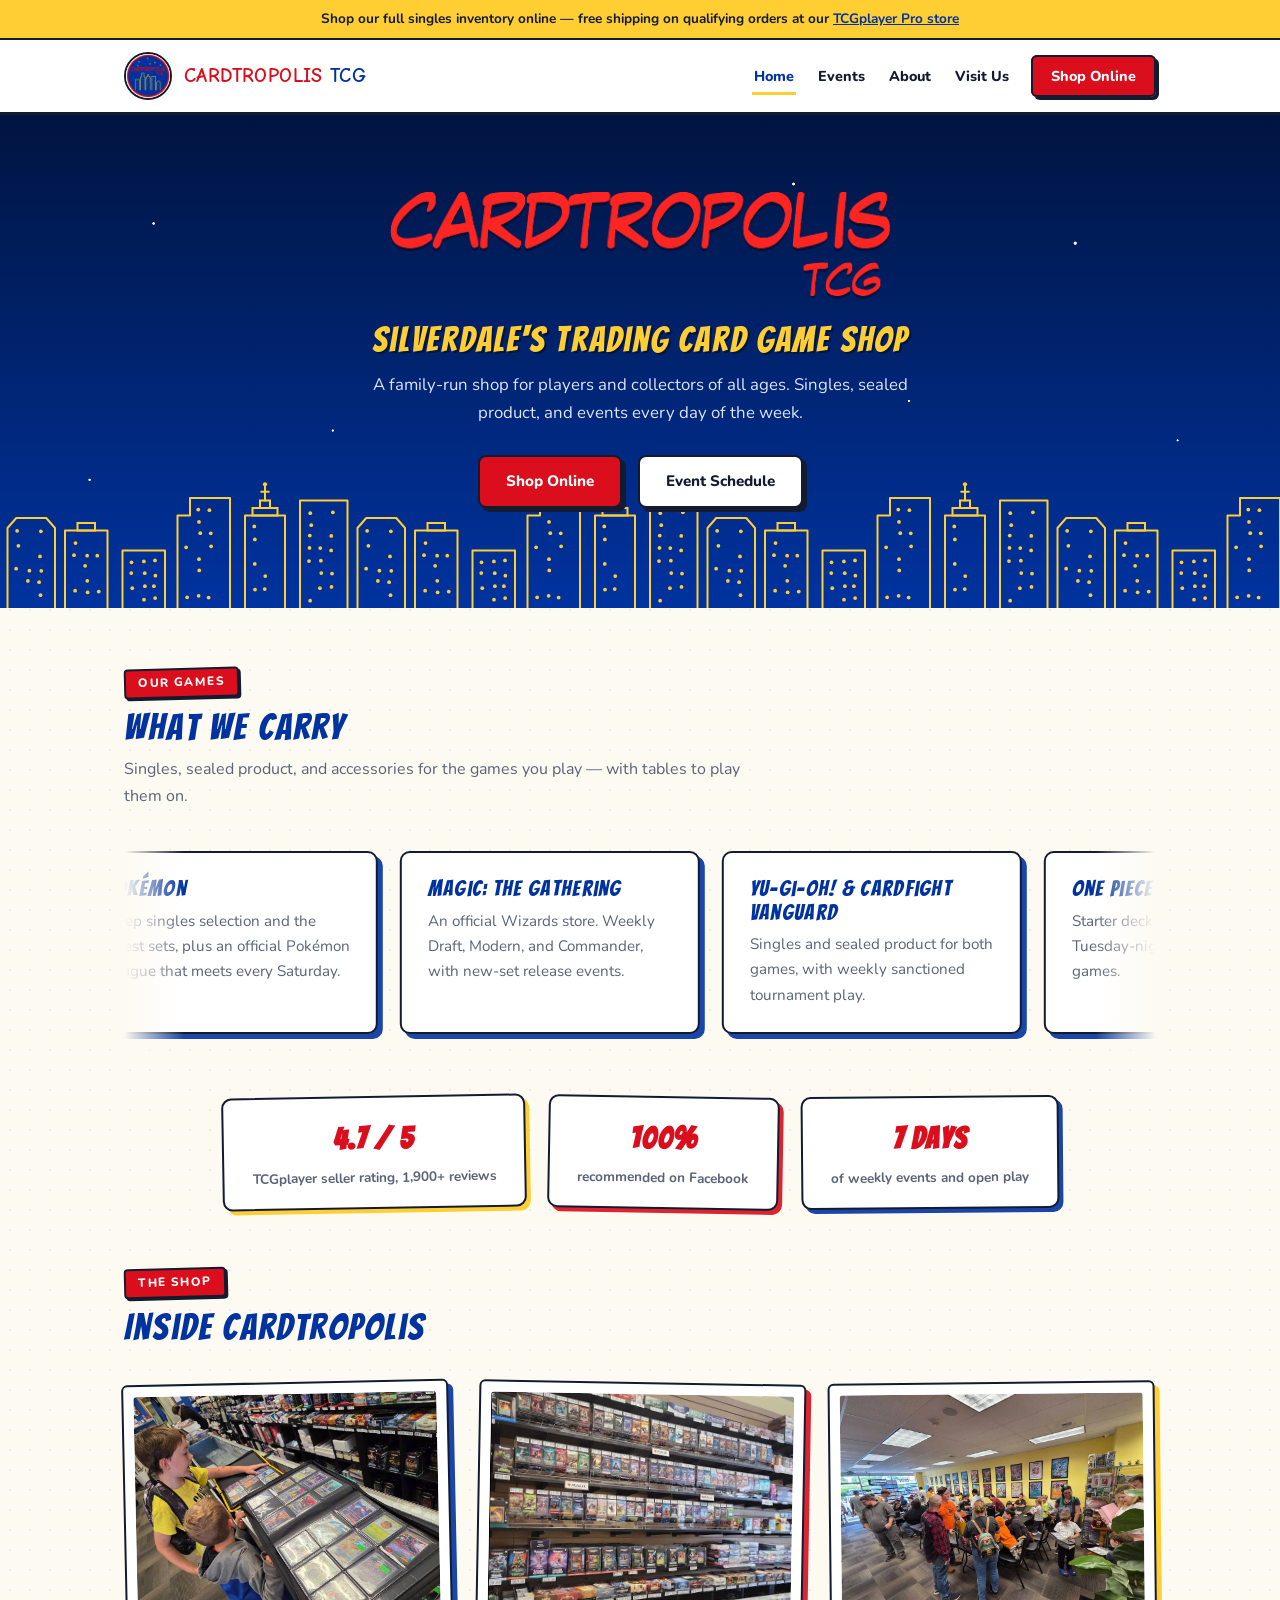
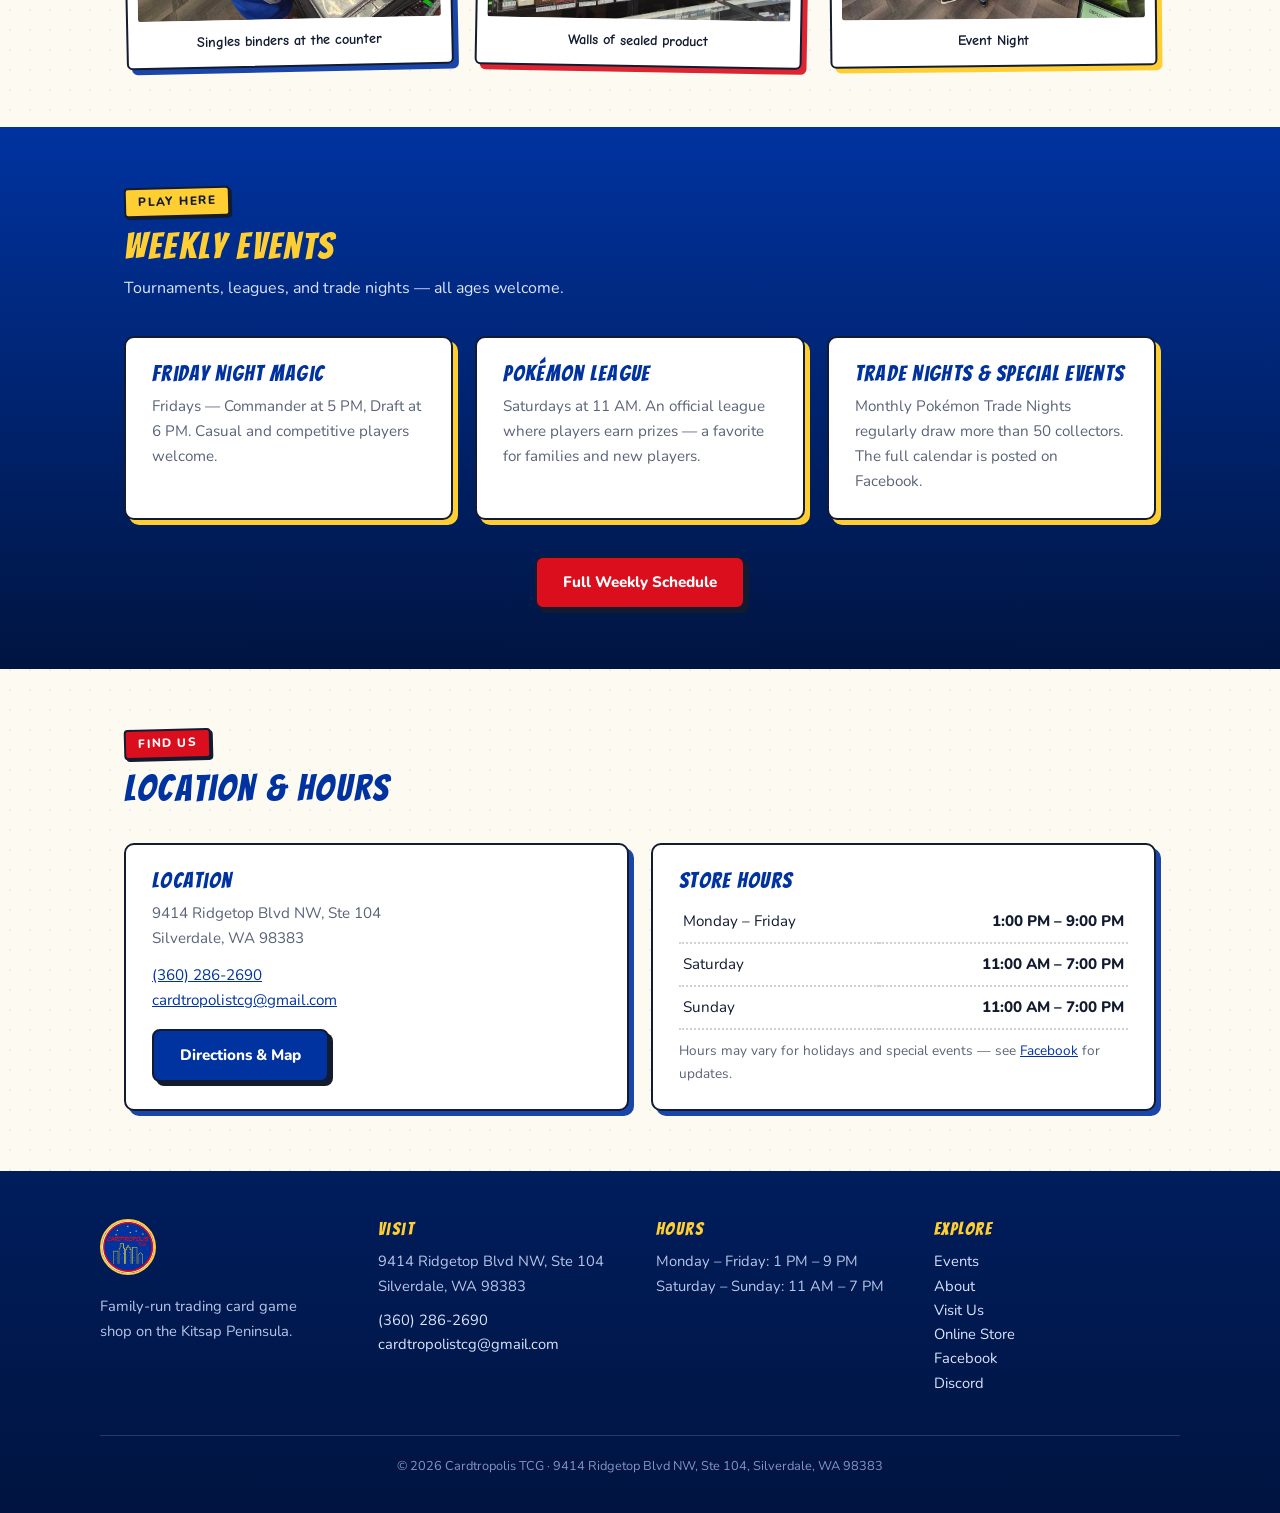
==== index.html @ 6e6748b4 "Cardtropolis TCG website" ====
<!DOCTYPE html>
<html lang="en">
<head>
  <meta charset="UTF-8">
  <meta name="viewport" content="width=device-width, initial-scale=1.0">
  <title>Cardtropolis TCG — Trading Card Games in Silverdale, WA</title>
  <meta name="description" content="Cardtropolis TCG is a family-run trading card game shop in Silverdale, WA. Pokémon, Magic: The Gathering, Yu-Gi-Oh!, One Piece, Lorcana & more. Weekly events and tournaments.">
  <link rel="icon" type="image/jpeg" href="assets/logo.jpg">
  <meta name="theme-color" content="#0033a0">
  <!-- Social sharing (set og:url and make og:image an absolute URL once the site has a domain) -->
  <meta property="og:type" content="website">
  <meta property="og:site_name" content="Cardtropolis TCG">
  <meta property="og:title" content="Cardtropolis TCG — Trading Card Games in Silverdale, WA">
  <meta property="og:description" content="Family-run trading card game shop in Silverdale, WA. Pokémon, Magic: The Gathering, Yu-Gi-Oh!, One Piece, Lorcana & more. Weekly events and tournaments.">
  <meta property="og:image" content="assets/logo.jpg">
  <script type="application/ld+json">
  {
    "@context": "https://schema.org",
    "@type": "Store",
    "name": "Cardtropolis TCG",
    "description": "Family-run trading card game shop specializing in Pokémon, Magic: The Gathering, Yu-Gi-Oh!, Cardfight Vanguard, One Piece, Lorcana, and more. Weekly tournaments, Pokémon League, and Friday Night Magic.",
    "image": "assets/logo.jpg",
    "telephone": "+1-360-286-2690",
    "email": "cardtropolistcg@gmail.com",
    "priceRange": "$$",
    "address": {
      "@type": "PostalAddress",
      "streetAddress": "9414 Ridgetop Blvd NW, Ste 104",
      "addressLocality": "Silverdale",
      "addressRegion": "WA",
      "postalCode": "98383",
      "addressCountry": "US"
    },
    "openingHoursSpecification": [
      { "@type": "OpeningHoursSpecification", "dayOfWeek": ["Monday","Tuesday","Wednesday","Thursday","Friday"], "opens": "13:00", "closes": "21:00" },
      { "@type": "OpeningHoursSpecification", "dayOfWeek": ["Saturday","Sunday"], "opens": "11:00", "closes": "19:00" }
    ],
    "sameAs": [
      "https://www.facebook.com/cardtropolistcg",
      "https://cardtropolistcg.tcgplayerpro.com/",
      "https://discord.gg/FfGNFpCng9"
    ]
  }
  </script>
  <link rel="preconnect" href="https://fonts.googleapis.com">
  <link href="https://fonts.googleapis.com/css2?family=Bangers&family=Comic+Neue:wght@700&family=Nunito:wght@400;700;800&display=swap" rel="stylesheet">
  <link rel="stylesheet" href="styles.css">
</head>
<body>

<a class="skip-link" href="#main">Skip to content</a>
<div class="announce">Shop our full singles inventory online — free shipping on qualifying orders at our <a href="https://cardtropolistcg.tcgplayerpro.com/" target="_blank" rel="noopener">TCGplayer Pro store</a></div>

<header>
  <div class="nav-wrap">
    <a class="logo" href="index.html">
      <img class="logo-img" src="assets/logo.jpg" alt="Cardtropolis TCG logo">
      <div class="logo-text">Cardtropolis <span>TCG</span></div>
    </a>
    <input type="checkbox" id="nav-toggle" class="nav-toggle-box" aria-label="Toggle navigation menu">
    <label for="nav-toggle" class="nav-toggle" aria-hidden="true"><span></span><span></span><span></span></label>
    <nav aria-label="Main">
      <ul>
        <li><a class="active" aria-current="page" href="index.html">Home</a></li>
        <li><a href="events.html">Events</a></li>
        <li><a href="about.html">About</a></li>
        <li><a href="contact.html">Visit Us</a></li>
        <li><a class="shop-btn" href="https://cardtropolistcg.tcgplayerpro.com/" target="_blank" rel="noopener">Shop Online</a></li>
      </ul>
    </nav>
  </div>
</header>

<div class="hero hero-home" id="main">
  <div><img class="wordmark" src="assets/wordmark.png" alt="Cardtropolis TCG" width="515" height="108" fetchpriority="high"></div>
  <h1>Silverdale's Trading Card Game Shop</h1>
  <p>A family-run shop for players and collectors of all ages. Singles, sealed product, and events every day of the week.</p>
  <div class="btn-row">
    <a class="btn btn-primary" href="https://cardtropolistcg.tcgplayerpro.com/" target="_blank" rel="noopener">Shop Online</a>
    <a class="btn btn-secondary" href="events.html">Event Schedule</a>
  </div>
  <div class="skyline hero-skyline hero-skyline-home" aria-hidden="true"></div>
</div>

<section>
  <div class="container">
    <div class="section-head">
      <span class="overline">Our Games</span>
      <h2>What We Carry</h2>
      <p>Singles, sealed product, and accessories for the games you play — with tables to play them on.</p>
    </div>
    <div class="carousel" role="group" aria-roledescription="carousel" aria-label="Games we carry">
      <div class="carousel-track">
        <div class="card">
          <h3>Pokémon</h3>
          <p>Deep singles selection and the latest sets, plus an official Pokémon League that meets every Saturday.</p>
        </div>
        <div class="card">
          <h3>Magic: The Gathering</h3>
          <p>An official Wizards store. Weekly Draft, Modern, and Commander, with new-set release events.</p>
        </div>
        <div class="card">
          <h3>Yu-Gi-Oh! &amp; Cardfight Vanguard</h3>
          <p>Singles and sealed product for both games, with weekly sanctioned tournament play.</p>
        </div>
        <div class="card">
          <h3>One Piece &amp; Union Arena</h3>
          <p>Starter decks, boosters, and weekly Tuesday-night play for both Bandai games.</p>
        </div>
        <div class="card">
          <h3>Lorcana &amp; Riftbound</h3>
          <p>The newest games on our shelves, including Riftbound — the League of Legends TCG.</p>
        </div>
        <div class="card">
          <h3>Beyblade &amp; More</h3>
          <p>Beyblade leagues, Digimon, Flesh and Blood, Gundam, Godzilla, and Hololive card games.</p>
        </div>
        <!-- duplicate set for a seamless loop -->
        <div class="card" aria-hidden="true">
          <h3>Pokémon</h3>
          <p>Deep singles selection and the latest sets, plus an official Pokémon League that meets every Saturday.</p>
        </div>
        <div class="card" aria-hidden="true">
          <h3>Magic: The Gathering</h3>
          <p>An official Wizards store. Weekly Draft, Modern, and Commander, with new-set release events.</p>
        </div>
        <div class="card" aria-hidden="true">
          <h3>Yu-Gi-Oh! &amp; Cardfight Vanguard</h3>
          <p>Singles and sealed product for both games, with weekly sanctioned tournament play.</p>
        </div>
        <div class="card" aria-hidden="true">
          <h3>One Piece &amp; Union Arena</h3>
          <p>Starter decks, boosters, and weekly Tuesday-night play for both Bandai games.</p>
        </div>
        <div class="card" aria-hidden="true">
          <h3>Lorcana &amp; Riftbound</h3>
          <p>The newest games on our shelves, including Riftbound — the League of Legends TCG.</p>
        </div>
        <div class="card" aria-hidden="true">
          <h3>Beyblade &amp; More</h3>
          <p>Beyblade leagues, Digimon, Flesh and Blood, Gundam, Godzilla, and Hololive card games.</p>
        </div>
      </div>
    </div>
    <div class="stats">
      <div class="stat"><strong>4.7 / 5</strong><span>TCGplayer seller rating, 1,900+ reviews</span></div>
      <div class="stat"><strong>100%</strong><span>recommended on Facebook</span></div>
      <div class="stat"><strong>7 days</strong><span>of weekly events and open play</span></div>
    </div>
  </div>
</section>

<section style="padding-top:0;">
  <div class="container">
    <div class="section-head">
      <span class="overline">The Shop</span>
      <h2>Inside Cardtropolis</h2>
    </div>
    <div class="gallery">
      <figure>
        <img src="assets/store-binders.jpg" alt="A kid in a yellow shirt looking through a binder of singles at the Cardtropolis counter" width="1000" height="750" loading="lazy">
        <figcaption>Singles binders at the counter</figcaption>
      </figure>
      <figure>
        <img src="assets/CardWall.jpg" alt="Shelves lined with sealed Magic: The Gathering booster packs at Cardtropolis TCG" width="687" height="702" loading="lazy">
        <figcaption>Walls of sealed product</figcaption>
      </figure>
      <figure>
        <img src="assets/event-crowd.jpg" alt="A packed game room during an event at Cardtropolis TCG" width="1000" height="750" loading="lazy">
        <figcaption>Event Night</figcaption>
      </figure>
    </div>
  </div>
</section>

<section class="strip">
  <div class="container">
    <div class="section-head">
      <span class="overline">Play Here</span>
      <h2>Weekly Events</h2>
      <p>Tournaments, leagues, and trade nights — all ages welcome.</p>
    </div>
    <div class="grid grid-3">
      <div class="card">
        <h3>Friday Night Magic</h3>
        <p>Fridays — Commander at 5 PM, Draft at 6 PM. Casual and competitive players welcome.</p>
      </div>
      <div class="card">
        <h3>Pokémon League</h3>
        <p>Saturdays at 11 AM. An official league where players earn prizes — a favorite for families and new players.</p>
      </div>
      <div class="card">
        <h3>Trade Nights &amp; Special Events</h3>
        <p>Monthly Pokémon Trade Nights regularly draw more than 50 collectors. The full calendar is posted on Facebook.</p>
      </div>
    </div>
    <div class="btn-row" style="margin-top:36px;">
      <a class="btn btn-primary" href="events.html">Full Weekly Schedule</a>
    </div>
  </div>
</section>

<section>
  <div class="container">
    <div class="section-head">
      <span class="overline">Find Us</span>
      <h2>Location &amp; Hours</h2>
    </div>
    <div class="grid grid-2">
      <div class="card">
        <h3>Location</h3>
        <p>9414 Ridgetop Blvd NW, Ste 104<br>Silverdale, WA 98383</p>
        <p style="margin-top:12px;"><a href="tel:+13602862690">(360) 286-2690</a><br>
        <a href="mailto:cardtropolistcg@gmail.com">cardtropolistcg@gmail.com</a></p>
        <a class="btn btn-blue" style="margin-top:16px;" href="contact.html">Directions &amp; Map</a>
      </div>
      <div class="card">
        <h3>Store Hours</h3>
        <table class="hours-table">
          <tr><td>Monday – Friday</td><td>1:00 PM – 9:00 PM</td></tr>
          <tr><td>Saturday</td><td>11:00 AM – 7:00 PM</td></tr>
          <tr><td>Sunday</td><td>11:00 AM – 7:00 PM</td></tr>
        </table>
        <p style="margin-top:10px; font-size:0.85rem; color:var(--gray);">Hours may vary for holidays and special events — see <a href="https://www.facebook.com/cardtropolistcg" target="_blank" rel="noopener">Facebook</a> for updates.</p>
      </div>
    </div>
  </div>
</section>

<footer>
  <div class="footer-grid">
    <div class="footer-col footer-brand">
      <img class="foot-logo" src="assets/logo.jpg" alt="Cardtropolis TCG logo">
      <p class="foot-tag">Family-run trading card game shop on the Kitsap Peninsula.</p>
    </div>
    <div class="footer-col">
      <h4>Visit</h4>
      <p>9414 Ridgetop Blvd NW, Ste 104<br>Silverdale, WA 98383</p>
      <p><a href="tel:+13602862690">(360) 286-2690</a><br>
      <a href="mailto:cardtropolistcg@gmail.com">cardtropolistcg@gmail.com</a></p>
    </div>
    <div class="footer-col">
      <h4>Hours</h4>
      <p>Monday – Friday: 1 PM – 9 PM<br>Saturday – Sunday: 11 AM – 7 PM</p>
    </div>
    <div class="footer-col">
      <h4>Explore</h4>
      <p><a href="events.html">Events</a><br>
      <a href="about.html">About</a><br>
      <a href="contact.html">Visit Us</a><br>
      <a href="https://cardtropolistcg.tcgplayerpro.com/" target="_blank" rel="noopener">Online Store</a><br>
      <a href="https://www.facebook.com/cardtropolistcg" target="_blank" rel="noopener">Facebook</a><br>
      <a href="https://discord.gg/FfGNFpCng9" target="_blank" rel="noopener">Discord</a></p>
    </div>
  </div>
  <p class="foot-bottom">© 2026 Cardtropolis TCG · 9414 Ridgetop Blvd NW, Ste 104, Silverdale, WA 98383</p>
</footer>

<script>
(function () {
  var c = document.querySelector('.carousel');
  if (!c) return;
  var track = c.querySelector('.carousel-track');
  if (!track) return;
  track.style.animation = 'none';               /* take over from the CSS marquee */
  var reduce = window.matchMedia && window.matchMedia('(prefers-reduced-motion: reduce)').matches;
  var offset = 0, half = 0, speed = 0.6;
  var hovering = false, dragging = false, startX = 0, startOffset = 0, moved = false;

  function measure() {
    var k = track.children;
    half = (k.length >= 7) ? (k[6].offsetLeft - k[0].offsetLeft) : (track.scrollWidth / 2);
  }
  function wrap() { if (half > 0) { offset = ((offset % half) + half) % half; } }
  function apply() { track.style.transform = 'translateX(' + (-offset) + 'px)'; }

  measure(); apply();
  window.addEventListener('resize', measure);
  if (document.fonts && document.fonts.ready) { document.fonts.ready.then(measure); }

  function frame() {
    if (!hovering && !dragging && !reduce) { offset += speed; wrap(); apply(); }
    requestAnimationFrame(frame);
  }
  requestAnimationFrame(frame);

  c.addEventListener('mouseenter', function () { hovering = true; });
  c.addEventListener('mouseleave', function () { hovering = false; });

  c.addEventListener('pointerdown', function (e) {
    dragging = true; moved = false; startX = e.clientX; startOffset = offset;
    c.classList.add('is-grabbing');
    if (c.setPointerCapture) { try { c.setPointerCapture(e.pointerId); } catch (_) {} }
  });
  c.addEventListener('pointermove', function (e) {
    if (!dragging) return;
    var dx = e.clientX - startX;
    if (Math.abs(dx) > 3) moved = true;
    offset = startOffset - dx; wrap(); apply();
  });
  function endDrag(e) {
    if (!dragging) return;
    dragging = false; c.classList.remove('is-grabbing');
    if (c.releasePointerCapture && e.pointerId != null) { try { c.releasePointerCapture(e.pointerId); } catch (_) {} }
  }
  c.addEventListener('pointerup', endDrag);
  c.addEventListener('pointercancel', endDrag);
  /* prevent a drag from triggering link/image ghost-drag or accidental clicks */
  track.addEventListener('dragstart', function (e) { e.preventDefault(); });
  track.addEventListener('click', function (e) { if (moved) { e.preventDefault(); e.stopPropagation(); } }, true);
})();
</script>

</body>
</html>
---- styles.css ----
/* Cardtropolis TCG — comic-city theme (badge: blue #0033a0, red #da0e1c, yellow skyline) */
:root {
  --blue: #0033a0;
  --blue-dark: #001d5c;
  --night: #001440;
  --red: #da0e1c;
  --yellow: #ffce33;
  --ink: #131b30;
  --gray: #5a6378;
  --paper: #fdfaf2;
  --white: #ffffff;
}

* { margin: 0; padding: 0; box-sizing: border-box; }

body {
  font-family: 'Nunito', 'Segoe UI', system-ui, sans-serif;
  background-color: var(--paper);
  background-image: radial-gradient(rgba(0, 51, 160, 0.07) 1px, transparent 1.4px);
  background-size: 20px 20px;
  color: var(--ink);
  line-height: 1.65;
}

h1, h2, h3, h4 {
  font-family: 'Bangers', 'Comic Sans MS', cursive;
  font-weight: 400;
  letter-spacing: 0.06em;
  line-height: 1.1;
  color: var(--ink);
}

a { color: var(--blue); }

.container { max-width: 1080px; margin: 0 auto; padding: 0 24px; }

/* Announcement bar */
.announce {
  background: var(--yellow); color: var(--ink); border-bottom: 2px solid var(--ink);
  text-align: center; padding: 8px 16px; font-size: 0.85rem; font-weight: 700;
}
.announce a { color: var(--blue); }

/* Accessibility */
.skip-link {
  position: absolute; left: -9999px; top: 0; z-index: 100;
  background: var(--blue); color: var(--white); padding: 10px 18px;
  text-decoration: none; font-weight: 700;
}
.skip-link:focus { left: 0; }
a:focus-visible, .btn:focus-visible, nav a:focus-visible {
  outline: 3px solid var(--red); outline-offset: 2px;
}

/* Header / nav */
header {
  background: var(--white);
  border-bottom: 3px solid var(--ink);
  position: sticky; top: 0; z-index: 10;
}
.nav-wrap {
  max-width: 1080px; margin: 0 auto; padding: 12px 24px;
  display: flex; align-items: center; justify-content: space-between; gap: 16px; flex-wrap: wrap;
}
.logo { display: flex; align-items: center; gap: 12px; text-decoration: none; }
.logo-img { width: 48px; height: 48px; border-radius: 50%; border: 2px solid var(--ink); }
.logo-text {
  font-family: 'Comic Sans MS', 'Comic Sans', 'Comic Neue', cursive;
  font-size: 1.22rem; font-weight: 700;
  color: var(--red); letter-spacing: 0.02em; text-transform: uppercase;
}
.logo-text span { color: var(--blue); }

/* Mobile nav toggle (CSS-only) */
.nav-toggle-box { position: absolute; opacity: 0; pointer-events: none; }
.nav-toggle {
  display: none; flex-direction: column; justify-content: center; gap: 5px;
  width: 46px; height: 42px; padding: 8px 10px; cursor: pointer;
  border: 2px solid var(--ink); border-radius: 8px; background: var(--yellow);
  box-shadow: 3px 3px 0 var(--ink);
}
.nav-toggle span { display: block; height: 3px; background: var(--ink); border-radius: 2px; }
.nav-toggle-box:focus-visible + .nav-toggle { outline: 3px solid var(--red); outline-offset: 2px; }

nav ul { list-style: none; display: flex; gap: 20px; flex-wrap: wrap; align-items: center; }
nav a {
  text-decoration: none; color: var(--ink); font-weight: 800; font-size: 0.9rem;
  padding: 6px 2px; border-bottom: 3px solid transparent;
}
nav a:hover { color: var(--blue); }
nav a.active { color: var(--blue); border-bottom-color: var(--yellow); }
nav a.shop-btn {
  background: var(--red); color: var(--white); padding: 9px 18px;
  border: 2px solid var(--ink); border-radius: 6px; box-shadow: 3px 3px 0 var(--ink);
  transition: transform 0.1s, box-shadow 0.1s;
}
nav a.shop-btn:hover { transform: translate(1px, 1px); box-shadow: 2px 2px 0 var(--ink); }

/* Hero — night sky like the badge */
.hero {
  position: relative; overflow: hidden;
  color: var(--white); text-align: center; padding: 76px 24px 0;
  background:
    radial-gradient(1.6px 1.6px at 12% 22%, #fff 60%, transparent 100%),
    radial-gradient(1.4px 1.4px at 26% 64%, #fff 60%, transparent 100%),
    radial-gradient(2px 2px at 38% 18%, #fff 60%, transparent 100%),
    radial-gradient(1.3px 1.3px at 49% 46%, #fff 60%, transparent 100%),
    radial-gradient(1.8px 1.8px at 62% 14%, #fff 60%, transparent 100%),
    radial-gradient(1.4px 1.4px at 71% 58%, #fff 60%, transparent 100%),
    radial-gradient(2px 2px at 84% 26%, #fff 60%, transparent 100%),
    radial-gradient(1.3px 1.3px at 92% 66%, #fff 60%, transparent 100%),
    radial-gradient(1.5px 1.5px at 7% 74%, #fff 60%, transparent 100%),
    radial-gradient(1.5px 1.5px at 55% 78%, #fff 60%, transparent 100%),
    linear-gradient(180deg, var(--night) 0%, var(--blue) 100%);
}
.hero .wordmark {
  max-width: min(500px, 84vw); height: auto; margin-bottom: 16px;
  filter: drop-shadow(0 3px 0 rgba(0,0,0,0.35));
}
.hero h1 {
  color: var(--yellow); font-size: clamp(1.5rem, 3.4vw, 2.2rem);
  margin-bottom: 12px; text-shadow: 2px 2px 0 rgba(0,0,0,0.4);
}
.hero p { max-width: 560px; margin: 0 auto 28px; font-size: 1.05rem; color: #dbe4fb; }
.page-hero { padding: 48px 24px 0; }
.page-hero h1 { font-size: clamp(2.2rem, 4.5vw, 3rem); color: var(--yellow); }

/* Yellow skyline strip (like the badge) */
.skyline {
  height: 64px;
  background-image: url("data:image/svg+xml,%3Csvg xmlns='http://www.w3.org/2000/svg' viewBox='0 0 280 120' preserveAspectRatio='none'%3E%3Cpolyline points='6,124 6,74 40,74 40,124' fill='none' stroke='%23ffce33' stroke-width='1.6' stroke-linejoin='round'/%3E%3Ccircle cx='13.2' cy='83.4' r='1.5' fill='%23ffce33'/%3E%3Ccircle cx='23.1' cy='82.7' r='1.5' fill='%23ffce33'/%3E%3Ccircle cx='32' cy='81.9' r='1.5' fill='%23ffce33'/%3E%3Ccircle cx='13' cy='92' r='1.5' fill='%23ffce33'/%3E%3Ccircle cx='23.8' cy='92.1' r='1.5' fill='%23ffce33'/%3E%3Ccircle cx='32.3' cy='94.1' r='1.5' fill='%23ffce33'/%3E%3Ccircle cx='13.8' cy='104.1' r='1.5' fill='%23ffce33'/%3E%3Ccircle cx='23.9' cy='102.5' r='1.5' fill='%23ffce33'/%3E%3Ccircle cx='31.1' cy='102.5' r='1.5' fill='%23ffce33'/%3E%3Ccircle cx='23.2' cy='113.3' r='1.5' fill='%23ffce33'/%3E%3Ccircle cx='32.1' cy='112' r='1.5' fill='%23ffce33'/%3E%3Cpolyline points='50,124 50,46 60,46 60,32 92,32 92,124' fill='none' stroke='%23ffce33' stroke-width='1.6' stroke-linejoin='round'/%3E%3Ccircle cx='66.6' cy='41.2' r='1.5' fill='%23ffce33'/%3E%3Ccircle cx='75.5' cy='41.7' r='1.5' fill='%23ffce33'/%3E%3Ccircle cx='67.2' cy='51.1' r='1.5' fill='%23ffce33'/%3E%3Ccircle cx='68.2' cy='60.1' r='1.5' fill='%23ffce33'/%3E%3Ccircle cx='76.6' cy='60.2' r='1.5' fill='%23ffce33'/%3E%3Ccircle cx='56.9' cy='71.4' r='1.5' fill='%23ffce33'/%3E%3Ccircle cx='76.9' cy='70.6' r='1.5' fill='%23ffce33'/%3E%3Ccircle cx='67.2' cy='80.9' r='1.5' fill='%23ffce33'/%3E%3Ccircle cx='67.4' cy='89.9' r='1.5' fill='%23ffce33'/%3E%3Ccircle cx='57.7' cy='111.4' r='1.5' fill='%23ffce33'/%3E%3Ccircle cx='66.9' cy='110.2' r='1.5' fill='%23ffce33'/%3E%3Ccircle cx='74.9' cy='111.6' r='1.5' fill='%23ffce33'/%3E%3Cpolyline points='104,124 104,46 136,46 136,124' fill='none' stroke='%23ffce33' stroke-width='1.6' stroke-linejoin='round'/%3E%3Crect x='110' y='40' width='20' height='6' fill='none' stroke='%23ffce33' stroke-width='1.6'/%3E%3Crect x='116' y='34' width='8' height='6' fill='none' stroke='%23ffce33' stroke-width='1.6'/%3E%3Cline x1='120' y1='34' x2='120' y2='22' stroke='%23ffce33' stroke-width='1.6' stroke-linecap='round'/%3E%3Cline x1='117' y1='27' x2='123' y2='27' stroke='%23ffce33' stroke-width='1.6' stroke-linecap='round'/%3E%3Ccircle cx='120' cy='21' r='1.7' fill='%23ffce33'/%3E%3Ccircle cx='111.4' cy='54.7' r='1.5' fill='%23ffce33'/%3E%3Ccircle cx='111.9' cy='65.1' r='1.5' fill='%23ffce33'/%3E%3Ccircle cx='111.8' cy='84.7' r='1.5' fill='%23ffce33'/%3E%3Ccircle cx='120.2' cy='94.4' r='1.5' fill='%23ffce33'/%3E%3Ccircle cx='112' cy='105.2' r='1.5' fill='%23ffce33'/%3E%3Ccircle cx='119.8' cy='104.8' r='1.5' fill='%23ffce33'/%3E%3Cpolyline points='148,124 148,34 186,34 186,124' fill='none' stroke='%23ffce33' stroke-width='1.6' stroke-linejoin='round'/%3E%3Ccircle cx='156.2' cy='44.1' r='1.5' fill='%23ffce33'/%3E%3Ccircle cx='174.3' cy='43.4' r='1.5' fill='%23ffce33'/%3E%3Ccircle cx='157' cy='53.7' r='1.5' fill='%23ffce33'/%3E%3Ccircle cx='155.8' cy='62' r='1.5' fill='%23ffce33'/%3E%3Ccircle cx='173' cy='62.3' r='1.5' fill='%23ffce33'/%3E%3Ccircle cx='155.6' cy='71.9' r='1.5' fill='%23ffce33'/%3E%3Ccircle cx='164.2' cy='72' r='1.5' fill='%23ffce33'/%3E%3Ccircle cx='172.9' cy='73.9' r='1.5' fill='%23ffce33'/%3E%3Ccircle cx='155.2' cy='82.4' r='1.5' fill='%23ffce33'/%3E%3Ccircle cx='164.7' cy='82.1' r='1.5' fill='%23ffce33'/%3E%3Ccircle cx='165' cy='92' r='1.5' fill='%23ffce33'/%3E%3Ccircle cx='173.6' cy='92.4' r='1.5' fill='%23ffce33'/%3E%3Ccircle cx='163.9' cy='104.1' r='1.5' fill='%23ffce33'/%3E%3Ccircle cx='173.2' cy='103.1' r='1.5' fill='%23ffce33'/%3E%3Ccircle cx='156.1' cy='114.1' r='1.5' fill='%23ffce33'/%3E%3Cpolyline points='194,124 194,56 201,48 225,48 232,56 232,124' fill='none' stroke='%23ffce33' stroke-width='1.6' stroke-linejoin='round'/%3E%3Ccircle cx='201.7' cy='58.2' r='1.5' fill='%23ffce33'/%3E%3Ccircle cx='220.7' cy='58.6' r='1.5' fill='%23ffce33'/%3E%3Ccircle cx='202.7' cy='70.2' r='1.5' fill='%23ffce33'/%3E%3Ccircle cx='220' cy='78.7' r='1.5' fill='%23ffce33'/%3E%3Ccircle cx='200.9' cy='88.5' r='1.5' fill='%23ffce33'/%3E%3Ccircle cx='211.5' cy='90.1' r='1.5' fill='%23ffce33'/%3E%3Ccircle cx='221' cy='90.2' r='1.5' fill='%23ffce33'/%3E%3Ccircle cx='210.3' cy='98.3' r='1.5' fill='%23ffce33'/%3E%3Ccircle cx='219.3' cy='99.3' r='1.5' fill='%23ffce33'/%3E%3Ccircle cx='220.4' cy='109.7' r='1.5' fill='%23ffce33'/%3E%3Cpolyline points='240,124 240,58 274,58 274,124' fill='none' stroke='%23ffce33' stroke-width='1.6' stroke-linejoin='round'/%3E%3Crect x='250' y='52' width='14' height='6' fill='none' stroke='%23ffce33' stroke-width='1.6'/%3E%3Ccircle cx='248.4' cy='68' r='1.5' fill='%23ffce33'/%3E%3Ccircle cx='247.2' cy='77.7' r='1.5' fill='%23ffce33'/%3E%3Ccircle cx='257.7' cy='78.1' r='1.5' fill='%23ffce33'/%3E%3Ccircle cx='265.8' cy='78.1' r='1.5' fill='%23ffce33'/%3E%3Ccircle cx='256.1' cy='86.2' r='1.5' fill='%23ffce33'/%3E%3Ccircle cx='257.8' cy='98.2' r='1.5' fill='%23ffce33'/%3E%3Ccircle cx='248.1' cy='106.1' r='1.5' fill='%23ffce33'/%3E%3Ccircle cx='258.1' cy='107.4' r='1.5' fill='%23ffce33'/%3E%3Ccircle cx='267' cy='106.8' r='1.5' fill='%23ffce33'/%3E%3C/svg%3E");
  background-repeat: repeat-x;
  background-position: bottom center;
  background-size: 149px 64px;
}
.hero-skyline { margin: 34px -24px 0; }

/* Home hero: taller skyline that rises up behind the buttons */
.hero-home { padding-bottom: 100px; }
.hero-home > :not(.hero-skyline) { position: relative; z-index: 1; }
.hero-skyline-home {
  position: absolute; left: 0; right: 0; bottom: 0;
  height: 150px; margin: 0; z-index: 0;
  background-size: 350px 150px;
}
/* Sub-page heroes: skyline band at the bottom (in-flow, correctly proportioned) */
.hero-skyline-page { height: 120px; background-size: 280px 120px; }

/* Buttons — comic style */
.btn {
  display: inline-block; text-decoration: none; font-weight: 800;
  padding: 12px 26px; font-size: 0.95rem;
  border: 2px solid var(--ink); border-radius: 8px; box-shadow: 4px 4px 0 var(--ink);
  transition: transform 0.1s, box-shadow 0.1s;
}
.btn:hover { transform: translate(2px, 2px); box-shadow: 2px 2px 0 var(--ink); }
.btn-primary { background: var(--red); color: var(--white); }
.btn-blue { background: var(--blue); color: var(--white); }
.btn-secondary { background: var(--white); color: var(--ink); }
.btn-row { display: flex; gap: 16px; justify-content: center; flex-wrap: wrap; }

/* Sections */
section { padding: 60px 0; }
.section-head { margin-bottom: 34px; }
.section-head .overline {
  display: inline-block; background: var(--red); color: var(--white);
  font-weight: 800; font-size: 0.75rem; text-transform: uppercase; letter-spacing: 0.12em;
  padding: 3px 12px; border-radius: 4px; margin-bottom: 10px;
  transform: rotate(-1.5deg); border: 2px solid var(--ink); box-shadow: 2px 2px 0 var(--ink);
}
.section-head h2 { font-size: 2.3rem; color: var(--blue); }
.section-head p { color: var(--gray); max-width: 640px; margin-top: 8px; }

/* Comic-panel cards */
.grid { display: grid; gap: 22px; }
.grid-3 { grid-template-columns: repeat(auto-fit, minmax(250px, 1fr)); }
.grid-2 { grid-template-columns: repeat(auto-fit, minmax(300px, 1fr)); }

.card {
  background: var(--white); border: 2px solid var(--ink); border-radius: 10px;
  padding: 24px 26px; box-shadow: 5px 5px 0 rgba(0, 51, 160, 0.9);
}
.card h3 { margin-bottom: 8px; font-size: 1.35rem; color: var(--blue); }
.card p { color: var(--gray); font-size: 0.95rem; }

/* Games carousel — auto-scrolling marquee (grab to drag) */
.carousel { overflow: hidden; position: relative; padding: 8px 0 18px; cursor: grab; touch-action: pan-y; }
.carousel.is-grabbing { cursor: grabbing; }
.carousel::before, .carousel::after {
  content: ""; position: absolute; top: 0; bottom: 0; width: 60px; z-index: 2; pointer-events: none;
}
.carousel::before { left: 0; background: linear-gradient(90deg, var(--paper), rgba(253,250,242,0)); }
.carousel::after { right: 0; background: linear-gradient(270deg, var(--paper), rgba(253,250,242,0)); }
.carousel-track {
  display: flex; width: max-content; user-select: none;
  animation: carousel-scroll 46s linear infinite;
}
.carousel:hover .carousel-track { animation-play-state: paused; }
.carousel .card { flex: 0 0 300px; width: 300px; margin-right: 22px; }
@keyframes carousel-scroll {
  from { transform: translateX(0); }
  to { transform: translateX(-50%); }
}
@media (prefers-reduced-motion: reduce) {
  .carousel-track { animation: none; }
}

/* Stats row */
.stats { display: flex; justify-content: center; flex-wrap: wrap; gap: 22px; margin-top: 44px; }
.stat {
  background: var(--white); border: 2px solid var(--ink); border-radius: 10px;
  padding: 16px 28px; text-align: center; box-shadow: 4px 4px 0 var(--yellow);
  transform: rotate(-1deg);
}
.stat:nth-child(2) { transform: rotate(1deg); box-shadow: 4px 4px 0 rgba(218,14,28,0.9); }
.stat:nth-child(3) { transform: rotate(-0.5deg); box-shadow: 4px 4px 0 rgba(0,51,160,0.9); }
.stat strong {
  display: block; font-family: 'Bangers', cursive; font-size: 1.9rem;
  color: var(--red); letter-spacing: 0.04em;
}
.stat span { color: var(--gray); font-size: 0.85rem; font-weight: 700; }

/* Photo gallery — snapshot style */
.gallery { display: grid; gap: 26px; grid-template-columns: repeat(auto-fit, minmax(270px, 1fr)); }
.gallery figure {
  background: var(--white); border: 2px solid var(--ink); border-radius: 6px;
  padding: 10px 10px 6px; margin: 0; box-shadow: 5px 5px 0 rgba(0,51,160,0.9);
  transform: rotate(-1.2deg);
}
.gallery figure:nth-child(2) { transform: rotate(1deg); box-shadow: 5px 5px 0 rgba(218,14,28,0.9); }
.gallery figure:nth-child(3) { transform: rotate(-0.6deg); box-shadow: 5px 5px 0 var(--yellow); }
.gallery img { width: 100%; height: 225px; object-fit: cover; display: block; border-radius: 3px; }
.gallery figcaption {
  padding: 10px 6px 6px; color: var(--ink); font-size: 0.9rem; font-weight: 800; text-align: center;
  font-family: 'Comic Sans MS', 'Comic Neue', cursive;
}

.photo-card {
  background: var(--white); border: 2px solid var(--ink); border-radius: 6px;
  padding: 10px; box-shadow: 5px 5px 0 rgba(0,51,160,0.9); transform: rotate(-0.8deg);
}
.photo-card:nth-child(even) { transform: rotate(0.8deg); box-shadow: 5px 5px 0 rgba(218,14,28,0.9); }
.photo-card img { width: 100%; height: 100%; min-height: 250px; object-fit: cover; display: block; border-radius: 3px; }

/* Info strip — night sky */
.strip {
  background: linear-gradient(180deg, var(--blue) 0%, var(--night) 100%);
  color: var(--white);
}
.strip .section-head h2 { color: var(--yellow); }
.strip .section-head .overline { background: var(--yellow); color: var(--ink); }
.strip .section-head p { color: #dbe4fb; }
.strip .card { background: var(--white); box-shadow: 5px 5px 0 var(--yellow); }

/* Hours table */
.hours-table { width: 100%; border-collapse: collapse; margin-top: 6px; }
.hours-table td { padding: 8px 4px; border-bottom: 2px dotted rgba(19,27,48,0.2); font-size: 0.95rem; }
.hours-table td:last-child { text-align: right; font-weight: 800; font-variant-numeric: tabular-nums; }

/* Weekly schedule */
.schedule-grid { display: grid; gap: 22px; grid-template-columns: repeat(auto-fit, minmax(240px, 1fr)); margin-bottom: 10px; }
.day-card {
  background: var(--white); border: 2px solid var(--ink); border-radius: 10px;
  padding: 20px 22px; box-shadow: 5px 5px 0 rgba(0,51,160,0.9);
}
.day-card h3 {
  font-size: 1.4rem; margin-bottom: 10px; color: var(--blue);
  padding-bottom: 8px; border-bottom: 2px solid var(--yellow);
}
.day-card.saturday { box-shadow: 5px 5px 0 rgba(218,14,28,0.9); }
.day-card.saturday h3 { color: var(--red); }
.day-card ul { list-style: none; }
.day-card li { padding: 7px 0; border-bottom: 2px dotted rgba(19,27,48,0.15); font-size: 0.93rem; }
.day-card li:last-child { border-bottom: none; }
.day-card li span {
  display: inline-block; min-width: 74px; font-weight: 800; color: var(--blue);
  font-variant-numeric: tabular-nums; font-size: 0.86rem;
}
.day-card li em { font-style: normal; font-weight: 800; color: var(--red); font-size: 0.82rem; }

/* Event list */
.event-row {
  background: var(--white); border: 2px solid var(--ink); border-radius: 10px;
  padding: 20px 26px; margin-bottom: 16px; box-shadow: 4px 4px 0 rgba(0,51,160,0.9);
}
.event-row:nth-child(even) { box-shadow: 4px 4px 0 rgba(218,14,28,0.9); }
.event-row h3 { font-size: 1.3rem; margin-bottom: 4px; color: var(--blue); }
.event-row p { color: var(--gray); font-size: 0.95rem; }

.note {
  background: var(--yellow); border: 2px solid var(--ink); border-radius: 10px;
  padding: 16px 22px; font-size: 0.92rem; color: var(--ink); margin-top: 30px;
  font-weight: 700; box-shadow: 4px 4px 0 var(--ink);
}
.note a { color: var(--blue); }

/* Contact */
.contact-line { display: flex; gap: 12px; align-items: baseline; margin-bottom: 12px; font-size: 0.95rem; }
.contact-line strong {
  min-width: 86px; color: var(--red); font-weight: 800; font-size: 0.78rem;
  text-transform: uppercase; letter-spacing: 0.08em;
}

/* Map embed */
.map-wrap {
  border: 2px solid var(--ink); border-radius: 10px; overflow: hidden;
  margin-top: 26px; line-height: 0; box-shadow: 6px 6px 0 rgba(0,51,160,0.9);
}
.map-wrap iframe { width: 100%; height: 380px; border: 0; }

/* Footer — night sky with skyline on top */
footer {
  background: linear-gradient(180deg, var(--blue-dark) 0%, var(--night) 100%);
  color: #b9c5e8; padding: 48px 24px 36px; font-size: 0.92rem;
}
.footer-grid {
  max-width: 1080px; margin: 0 auto 30px; display: grid; gap: 32px;
  grid-template-columns: repeat(auto-fit, minmax(200px, 1fr));
}
.footer-col h4 { color: var(--yellow); font-size: 1.15rem; margin-bottom: 10px; letter-spacing: 0.08em; }
.footer-col p { margin-bottom: 10px; }
.footer-col a { color: #dbe4fb; text-decoration: none; }
.footer-col a:hover { color: var(--white); text-decoration: underline; }
.foot-logo { width: 56px; height: 56px; border-radius: 50%; margin-bottom: 12px; border: 2px solid var(--yellow); }
.footer-brand .foot-tag { max-width: 220px; }
.foot-bottom {
  border-top: 1px solid rgba(255,255,255,0.15); padding-top: 20px;
  max-width: 1080px; margin: 0 auto; text-align: center; font-size: 0.8rem; color: #8593c0;
}

html { scroll-behavior: smooth; }

/* ---------- Responsive / mobile ---------- */
img { max-width: 100%; }

@media (max-width: 820px) {
  /* Collapsible nav */
  .nav-wrap { padding: 10px 16px; }
  .nav-toggle { display: flex; }
  nav { display: none; width: 100%; }
  .nav-toggle-box:checked ~ nav { display: block; }
  nav ul {
    flex-direction: column; align-items: stretch; gap: 0;
    padding: 10px 0 6px; text-align: center;
  }
  nav li { border-top: 1px dashed rgba(19,27,48,0.15); }
  nav li:first-child { border-top: none; }
  nav a { display: block; padding: 12px 8px; border-bottom: none; font-size: 1rem; }
  nav a.active { background: rgba(0,51,160,0.06); border-bottom: none; }
  nav a.shop-btn { margin: 10px auto 4px; max-width: 240px; }

  section { padding: 44px 0; }
  .section-head h2 { font-size: 1.9rem; }
  .hero { padding: 52px 16px 0; }
  .hero-skyline { margin: 28px -16px 0; }
  .page-hero { padding: 40px 16px 0; }
  .hero p { font-size: 0.98rem; }
  .btn { padding: 12px 20px; font-size: 0.9rem; }
  .skyline { height: 52px; background-size: 121px 52px; }
  .hero-home { padding-bottom: 80px; }
  .hero-skyline-home { height: 124px; background-size: 289px 124px; }
  .hero-skyline-page { height: 84px; background-size: 196px 84px; }
  .stats { gap: 14px; }
  .stat { padding: 12px 20px; }
  .gallery img { height: 190px; }
  .photo-card img { min-height: 200px; }
  .map-wrap iframe { height: 280px; }
  .announce { font-size: 0.78rem; padding: 7px 12px; }
  .day-card, .card, .event-row { padding: 18px 20px; }
}

@media (max-width: 600px) {
  .logo-img { width: 40px; height: 40px; }
  .logo-text { font-size: 1.05rem; }
  .hero .wordmark { max-width: 88vw; }
  .hero h1 { font-size: 1.35rem; }
  .page-hero h1 { font-size: 2rem; }
  .btn-row { flex-direction: column; align-items: center; }
  .btn-row .btn { width: 100%; max-width: 280px; text-align: center; }
  .footer-grid { text-align: center; gap: 24px; }
  .footer-brand .foot-tag { margin: 0 auto; }
  .foot-logo { margin: 0 auto 12px; display: block; }
  .gallery figure, .photo-card, .stat { transform: none !important; }
  .contact-line { flex-direction: column; gap: 2px; }
}
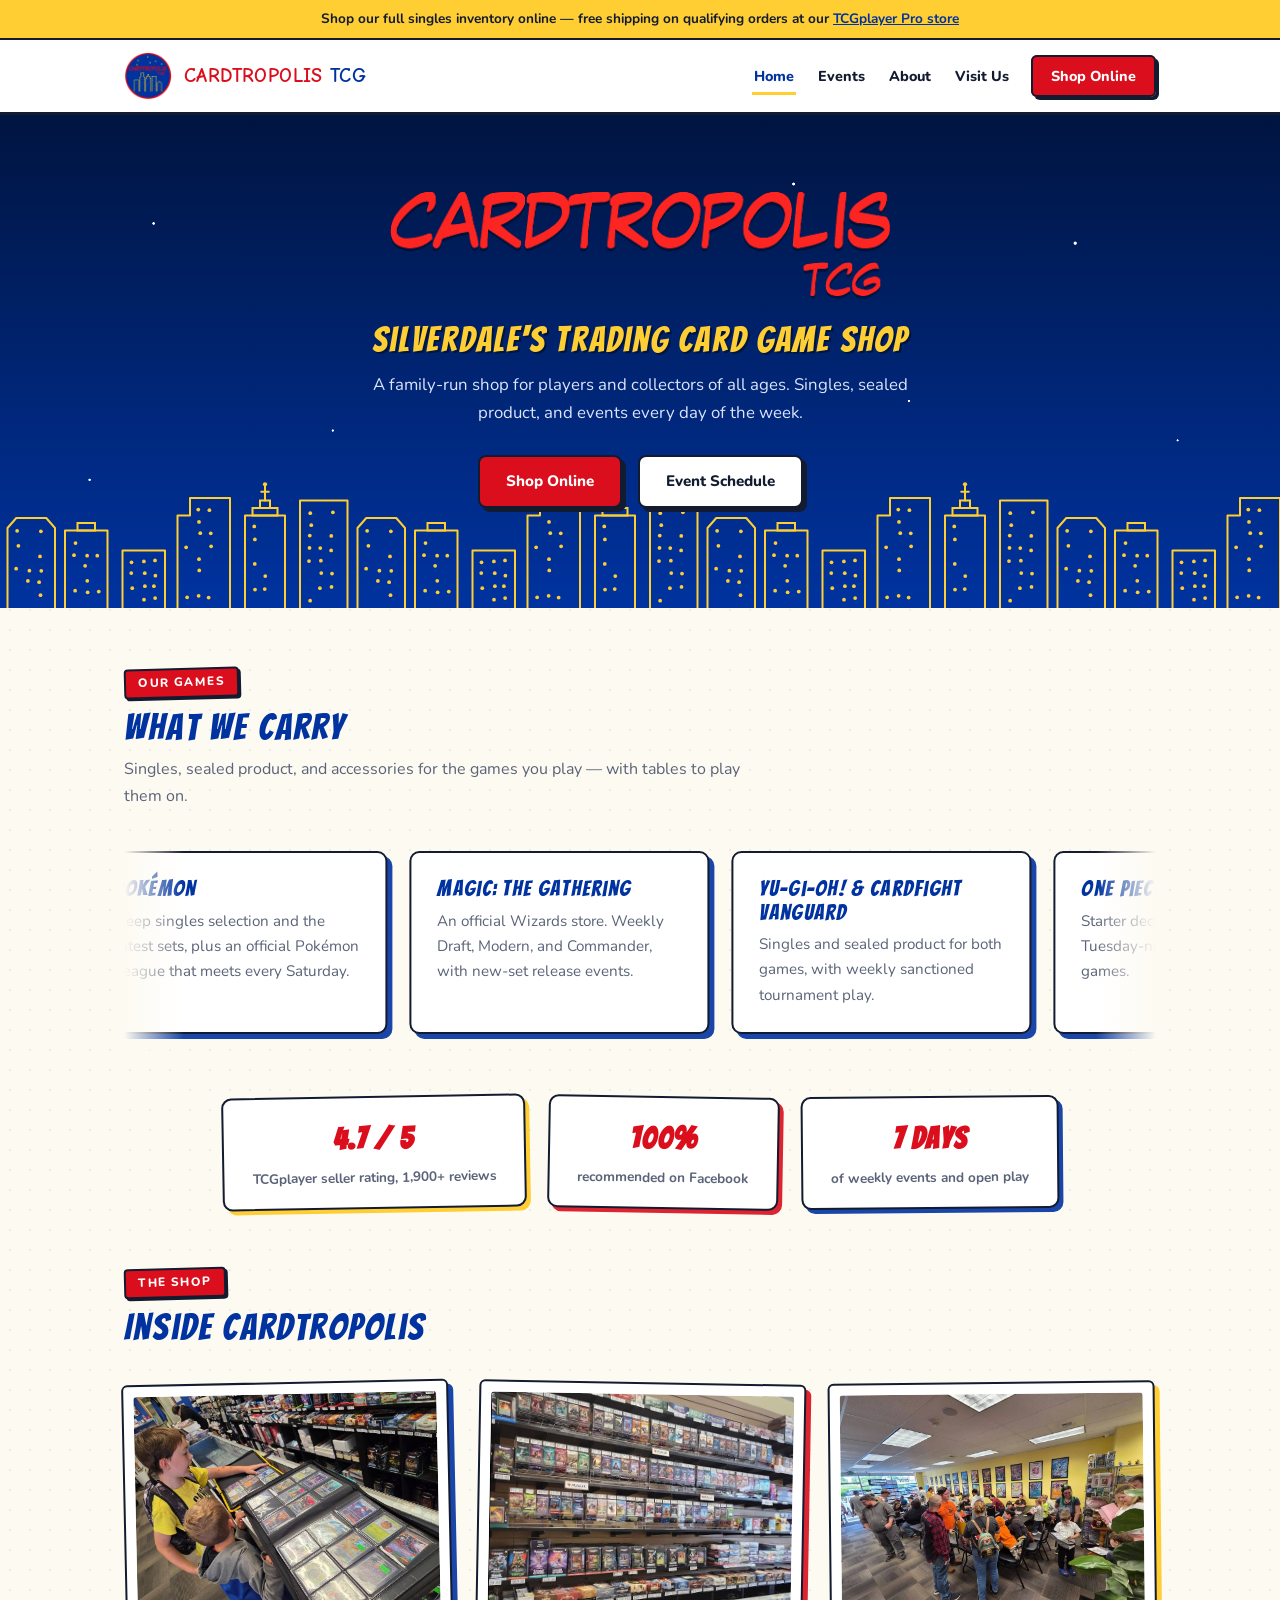
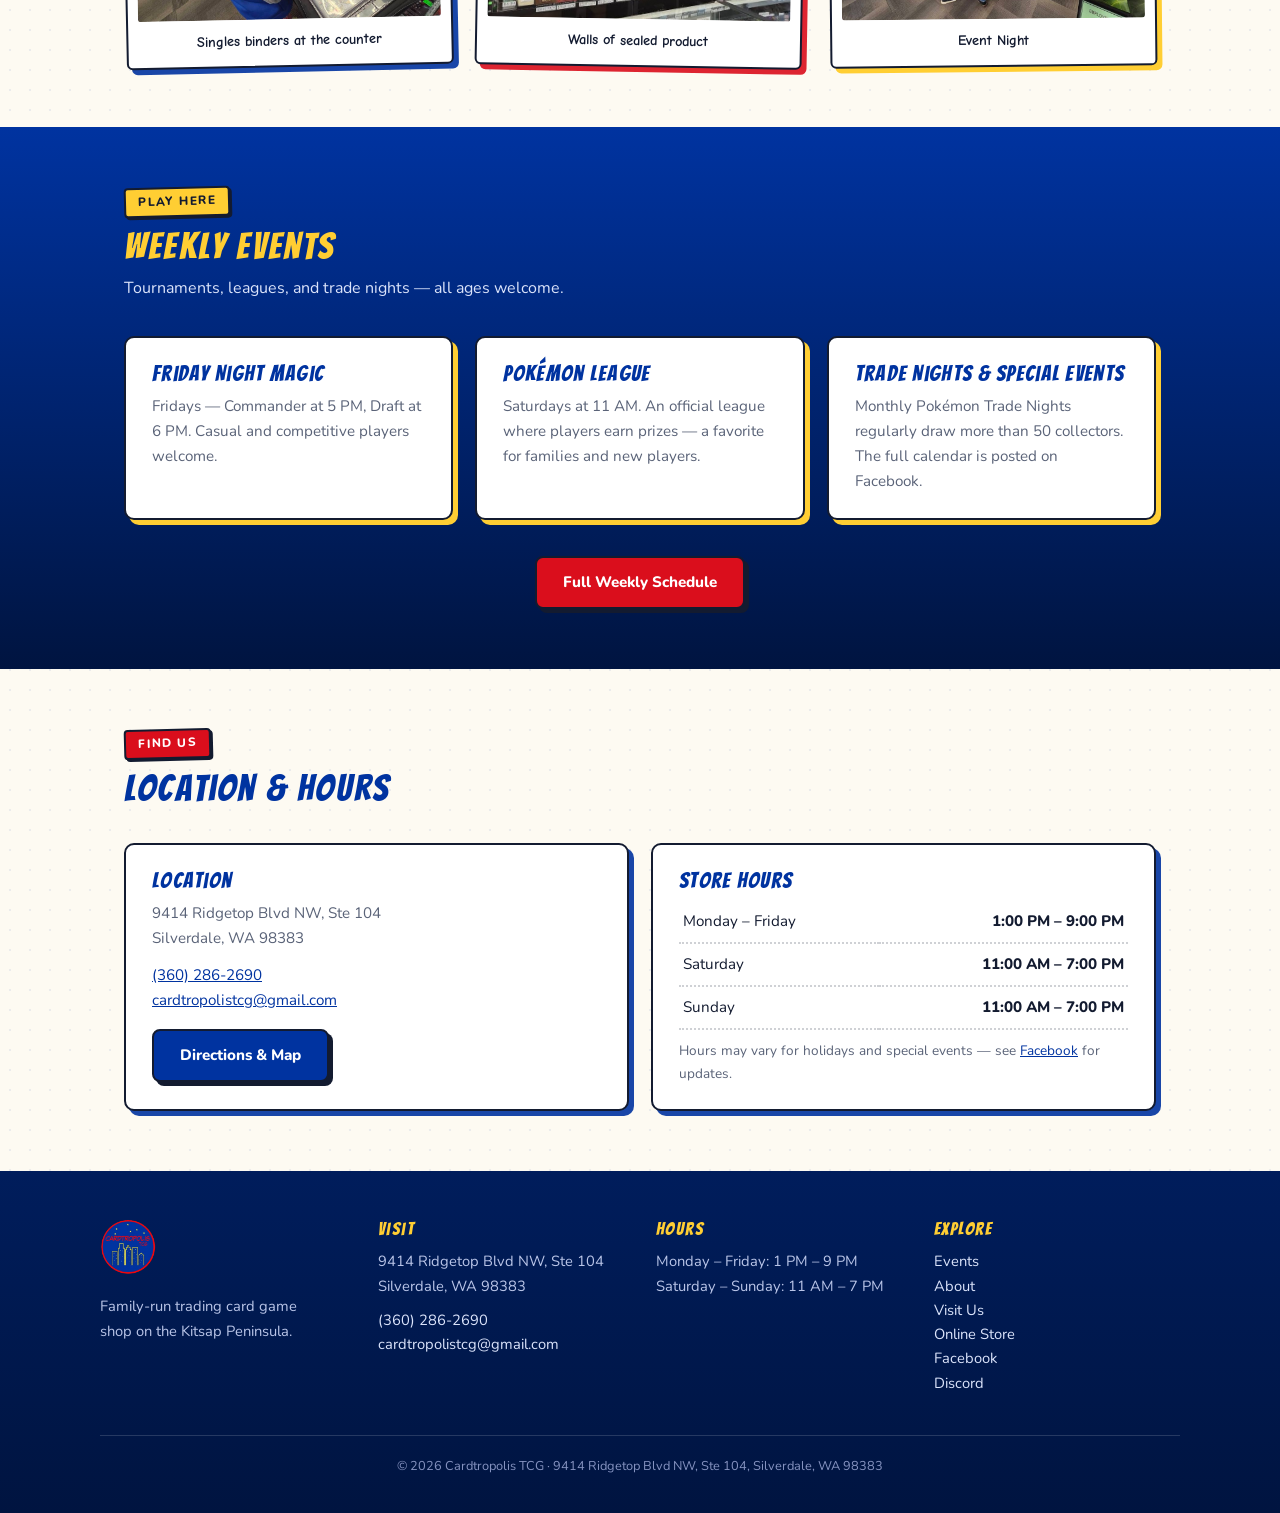
==== commit 6d32e854: "Maintenance gate, new logo, mobile fixes, brand assets" ====
--- a/index.html
+++ b/index.html
@@ -5,21 +5,21 @@
   <meta name="viewport" content="width=device-width, initial-scale=1.0">
   <title>Cardtropolis TCG — Trading Card Games in Silverdale, WA</title>
   <meta name="description" content="Cardtropolis TCG is a family-run trading card game shop in Silverdale, WA. Pokémon, Magic: The Gathering, Yu-Gi-Oh!, One Piece, Lorcana & more. Weekly events and tournaments.">
-  <link rel="icon" type="image/jpeg" href="assets/logo.jpg">
+  <link rel="icon" type="image/png" href="assets/logo.png">
   <meta name="theme-color" content="#0033a0">
   <!-- Social sharing (set og:url and make og:image an absolute URL once the site has a domain) -->
   <meta property="og:type" content="website">
   <meta property="og:site_name" content="Cardtropolis TCG">
   <meta property="og:title" content="Cardtropolis TCG — Trading Card Games in Silverdale, WA">
   <meta property="og:description" content="Family-run trading card game shop in Silverdale, WA. Pokémon, Magic: The Gathering, Yu-Gi-Oh!, One Piece, Lorcana & more. Weekly events and tournaments.">
-  <meta property="og:image" content="assets/logo.jpg">
+  <meta property="og:image" content="assets/logo.png">
   <script type="application/ld+json">
   {
     "@context": "https://schema.org",
     "@type": "Store",
     "name": "Cardtropolis TCG",
     "description": "Family-run trading card game shop specializing in Pokémon, Magic: The Gathering, Yu-Gi-Oh!, Cardfight Vanguard, One Piece, Lorcana, and more. Weekly tournaments, Pokémon League, and Friday Night Magic.",
-    "image": "assets/logo.jpg",
+    "image": "assets/logo.png",
     "telephone": "+1-360-286-2690",
     "email": "cardtropolistcg@gmail.com",
     "priceRange": "$$",
@@ -54,7 +54,7 @@
 <header>
   <div class="nav-wrap">
     <a class="logo" href="index.html">
-      <img class="logo-img" src="assets/logo.jpg" alt="Cardtropolis TCG logo">
+      <img class="logo-img" src="assets/logo.png" alt="Cardtropolis TCG logo">
       <div class="logo-text">Cardtropolis <span>TCG</span></div>
     </a>
     <input type="checkbox" id="nav-toggle" class="nav-toggle-box" aria-label="Toggle navigation menu">
@@ -230,7 +230,7 @@
 <footer>
   <div class="footer-grid">
     <div class="footer-col footer-brand">
-      <img class="foot-logo" src="assets/logo.jpg" alt="Cardtropolis TCG logo">
+      <img class="foot-logo" src="assets/logo.png" alt="Cardtropolis TCG logo">
       <p class="foot-tag">Family-run trading card game shop on the Kitsap Peninsula.</p>
     </div>
     <div class="footer-col">
--- a/styles.css
+++ b/styles.css
@@ -63,7 +63,7 @@
   display: flex; align-items: center; justify-content: space-between; gap: 16px; flex-wrap: wrap;
 }
 .logo { display: flex; align-items: center; gap: 12px; text-decoration: none; }
-.logo-img { width: 48px; height: 48px; border-radius: 50%; border: 2px solid var(--ink); }
+.logo-img { width: 48px; height: 48px; border-radius: 50%; }
 .logo-text {
   font-family: 'Comic Sans MS', 'Comic Sans', 'Comic Neue', cursive;
   font-size: 1.22rem; font-weight: 700;
@@ -321,7 +321,7 @@
 .footer-col p { margin-bottom: 10px; }
 .footer-col a { color: #dbe4fb; text-decoration: none; }
 .footer-col a:hover { color: var(--white); text-decoration: underline; }
-.foot-logo { width: 56px; height: 56px; border-radius: 50%; margin-bottom: 12px; border: 2px solid var(--yellow); }
+.foot-logo { width: 56px; height: 56px; border-radius: 50%; margin-bottom: 12px; }
 .footer-brand .foot-tag { max-width: 220px; }
 .foot-bottom {
   border-top: 1px solid rgba(255,255,255,0.15); padding-top: 20px;
@@ -381,5 +381,7 @@
   .footer-brand .foot-tag { margin: 0 auto; }
   .foot-logo { margin: 0 auto 12px; display: block; }
   .gallery figure, .photo-card, .stat { transform: none !important; }
+  .stats { flex-direction: column; align-items: center; }
+  .stat { width: 100%; max-width: 340px; box-sizing: border-box; }
   .contact-line { flex-direction: column; gap: 2px; }
 }
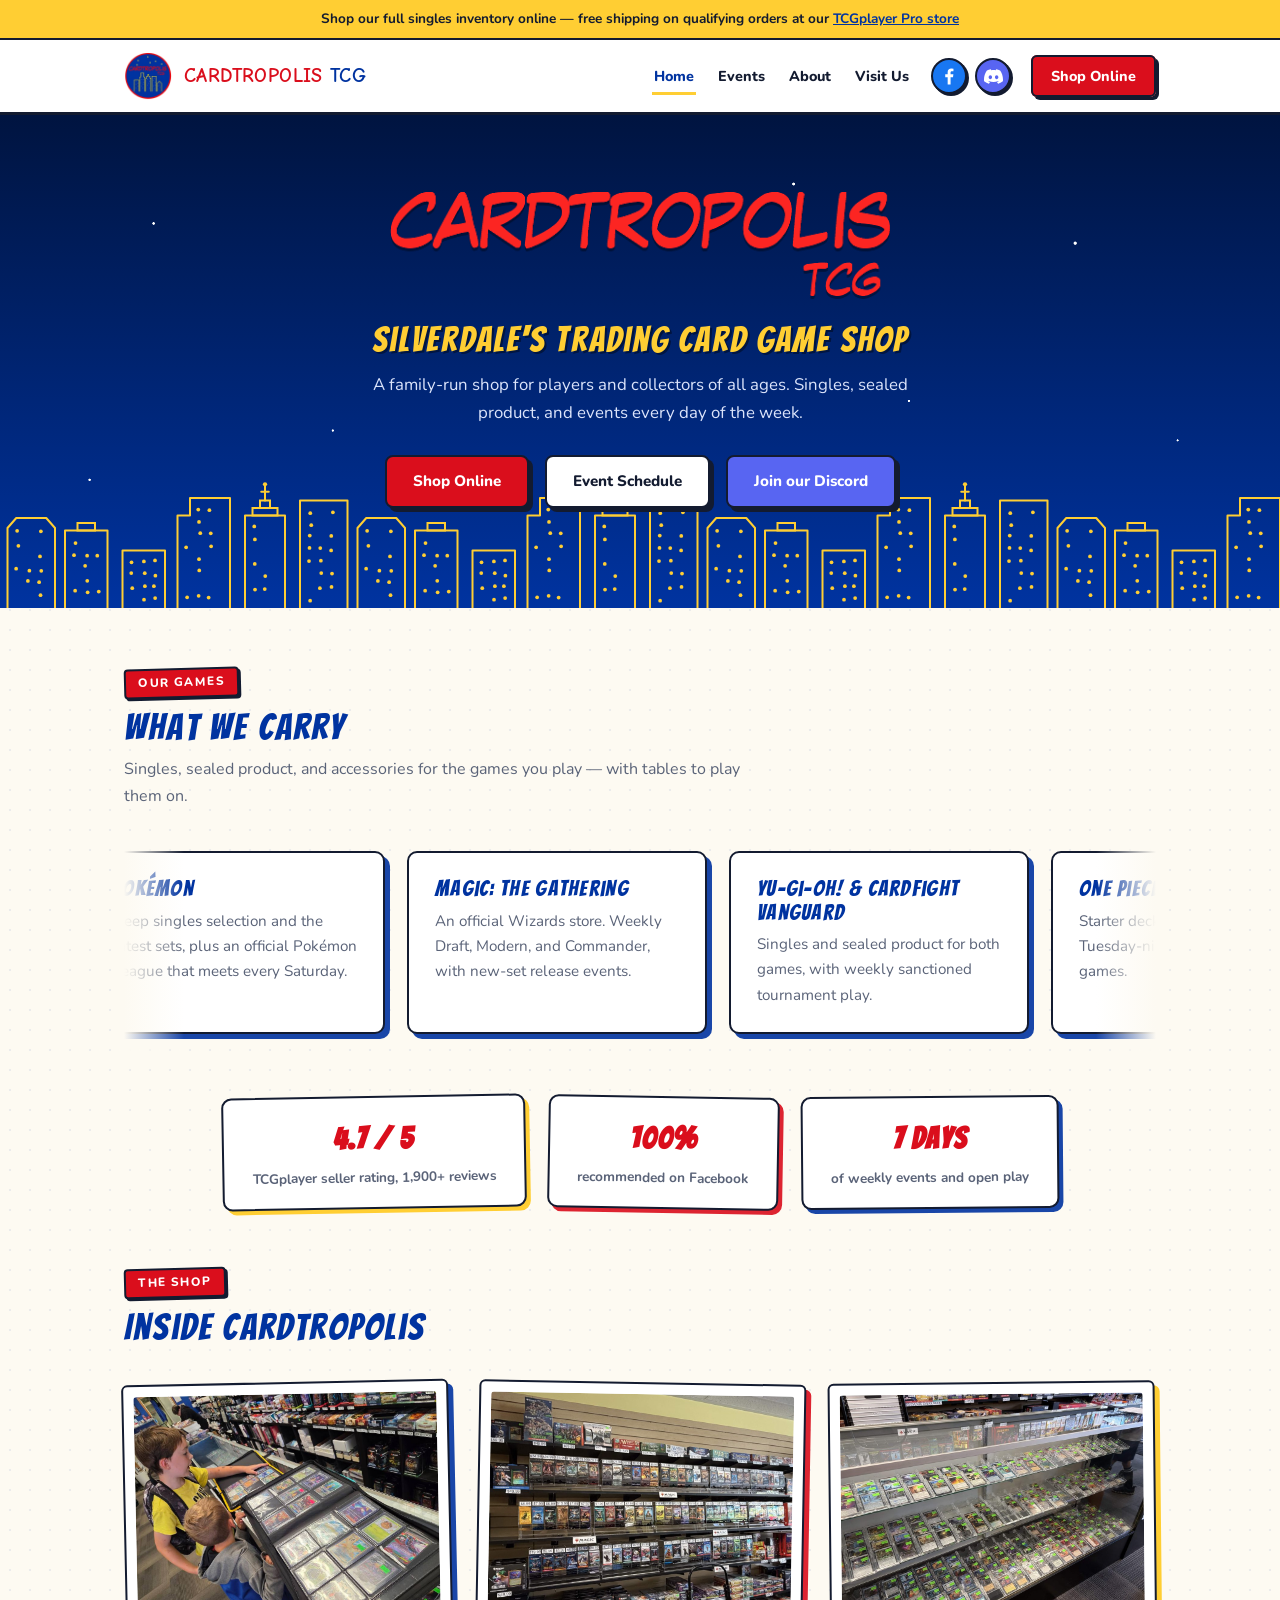
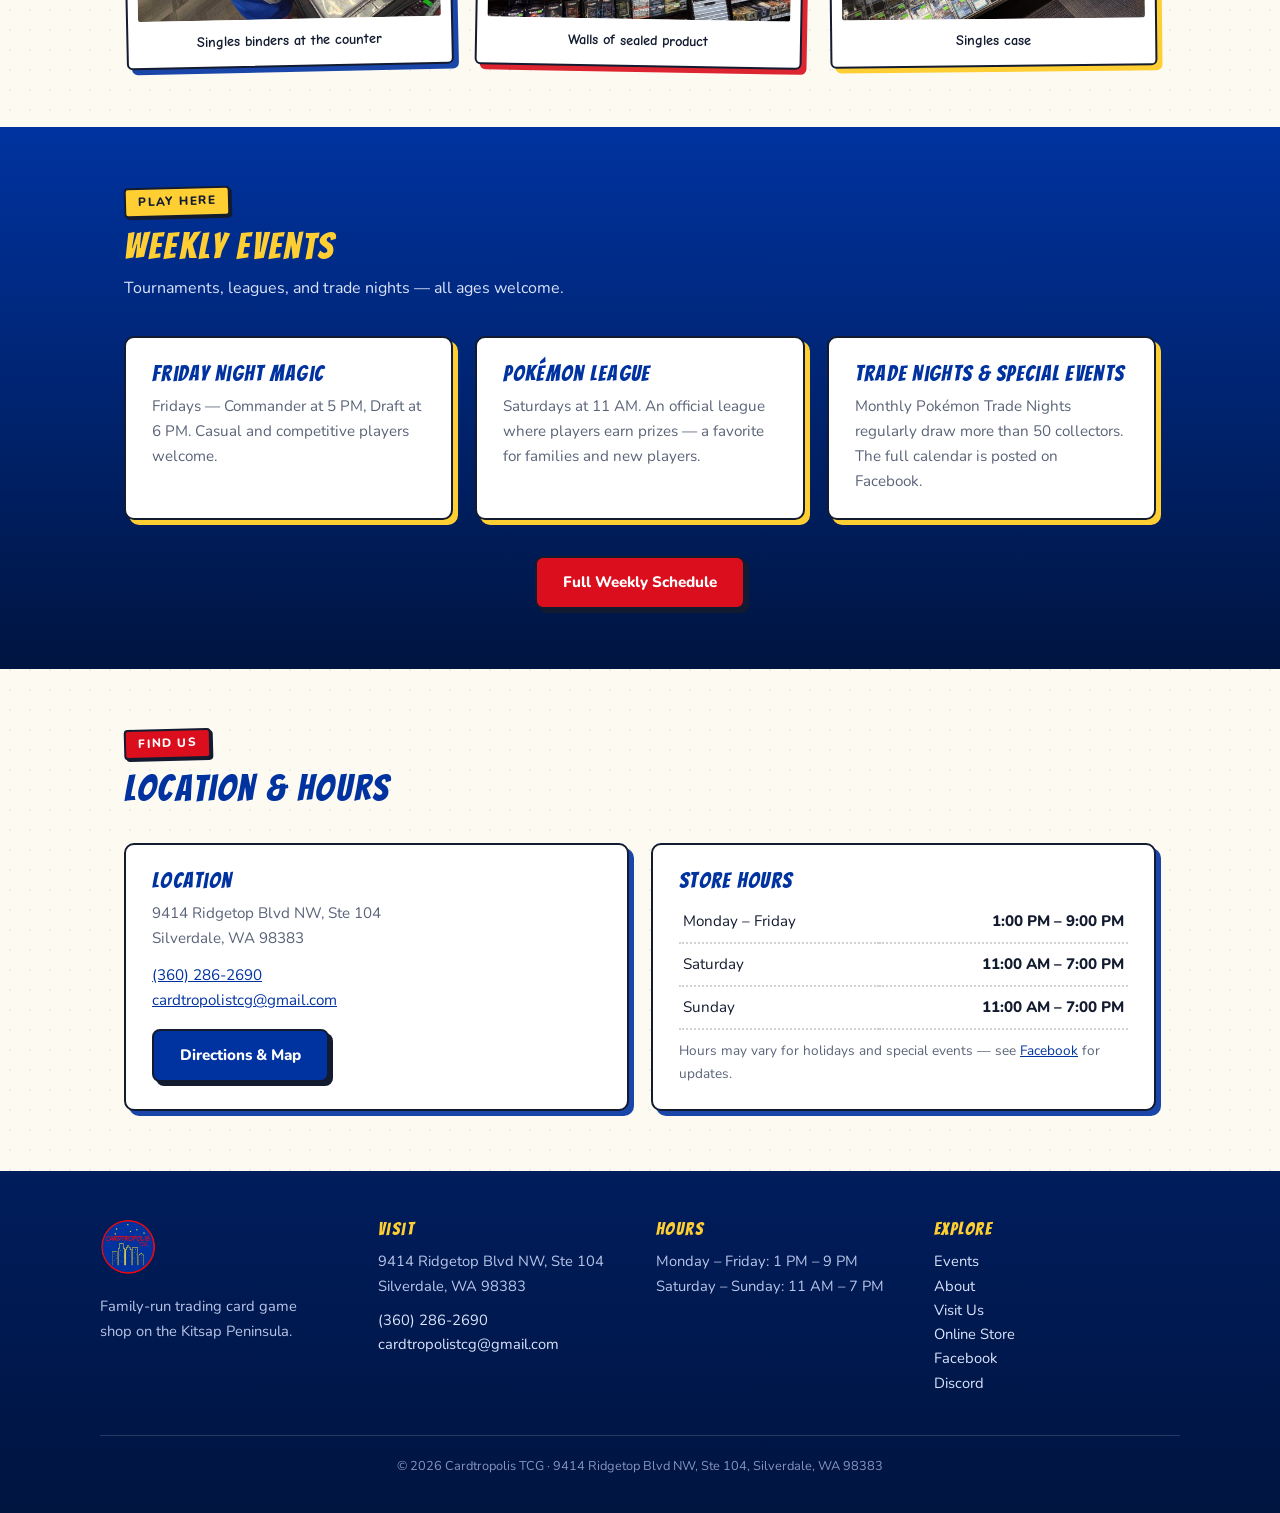
==== commit f7c2355c: "Shared header.js (FB/Discord icons), Discord buttons, swap home gallery images" ====
--- a/index.html
+++ b/index.html
@@ -48,28 +48,9 @@
 </head>
 <body>
 
-<a class="skip-link" href="#main">Skip to content</a>
-<div class="announce">Shop our full singles inventory online — free shipping on qualifying orders at our <a href="https://cardtropolistcg.tcgplayerpro.com/" target="_blank" rel="noopener">TCGplayer Pro store</a></div>
-
-<header>
-  <div class="nav-wrap">
-    <a class="logo" href="index.html">
-      <img class="logo-img" src="assets/logo.png" alt="Cardtropolis TCG logo">
-      <div class="logo-text">Cardtropolis <span>TCG</span></div>
-    </a>
-    <input type="checkbox" id="nav-toggle" class="nav-toggle-box" aria-label="Toggle navigation menu">
-    <label for="nav-toggle" class="nav-toggle" aria-hidden="true"><span></span><span></span><span></span></label>
-    <nav aria-label="Main">
-      <ul>
-        <li><a class="active" aria-current="page" href="index.html">Home</a></li>
-        <li><a href="events.html">Events</a></li>
-        <li><a href="about.html">About</a></li>
-        <li><a href="contact.html">Visit Us</a></li>
-        <li><a class="shop-btn" href="https://cardtropolistcg.tcgplayerpro.com/" target="_blank" rel="noopener">Shop Online</a></li>
-      </ul>
-    </nav>
-  </div>
-</header>
+
+<div id="site-header"></div>
+<script src="header.js"></script>
 
 <div class="hero hero-home" id="main">
   <div><img class="wordmark" src="assets/wordmark.png" alt="Cardtropolis TCG" width="515" height="108" fetchpriority="high"></div>
@@ -78,6 +59,7 @@
   <div class="btn-row">
     <a class="btn btn-primary" href="https://cardtropolistcg.tcgplayerpro.com/" target="_blank" rel="noopener">Shop Online</a>
     <a class="btn btn-secondary" href="events.html">Event Schedule</a>
+    <a class="btn btn-discord" href="https://discord.gg/FfGNFpCng9" target="_blank" rel="noopener">Join our Discord</a>
   </div>
   <div class="skyline hero-skyline hero-skyline-home" aria-hidden="true"></div>
 </div>
@@ -162,12 +144,12 @@
         <figcaption>Singles binders at the counter</figcaption>
       </figure>
       <figure>
-        <img src="assets/CardWall.jpg" alt="Shelves lined with sealed Magic: The Gathering booster packs at Cardtropolis TCG" width="687" height="702" loading="lazy">
+        <img src="assets/sealed-wall.jpg" alt="A wall of sealed trading card game booster boxes and packs at Cardtropolis TCG" width="1000" height="750" loading="lazy">
         <figcaption>Walls of sealed product</figcaption>
       </figure>
       <figure>
-        <img src="assets/event-crowd.jpg" alt="A packed game room during an event at Cardtropolis TCG" width="1000" height="750" loading="lazy">
-        <figcaption>Event Night</figcaption>
+        <img src="assets/singles-case.jpg" alt="A display case of singles at the Cardtropolis TCG counter" width="1000" height="750" loading="lazy">
+        <figcaption>Singles case</figcaption>
       </figure>
     </div>
   </div>
--- a/styles.css
+++ b/styles.css
@@ -95,6 +95,19 @@
   transition: transform 0.1s, box-shadow 0.1s;
 }
 nav a.shop-btn:hover { transform: translate(1px, 1px); box-shadow: 2px 2px 0 var(--ink); }
+
+/* Social icons in the nav */
+.social-nav { display: flex; align-items: center; gap: 8px; }
+.social-ico {
+  width: 36px; height: 36px; border-radius: 50%; padding: 0; flex: 0 0 auto;
+  display: inline-flex; align-items: center; justify-content: center;
+  border: 2px solid var(--ink); box-shadow: 2px 2px 0 var(--ink);
+  transition: transform 0.1s, box-shadow 0.1s;
+}
+.social-ico:hover { transform: translate(1px, 1px); box-shadow: 1px 1px 0 var(--ink); }
+.social-ico svg { width: 19px; height: 19px; fill: #fff; display: block; }
+.social-ico.fb { background: #1877F2; }
+.social-ico.dc { background: #5865F2; }
 
 /* Hero — night sky like the badge */
 .hero {
@@ -157,6 +170,7 @@
 .btn-primary { background: var(--red); color: var(--white); }
 .btn-blue { background: var(--blue); color: var(--white); }
 .btn-secondary { background: var(--white); color: var(--ink); }
+.btn-discord { background: #5865F2; color: var(--white); }
 .btn-row { display: flex; gap: 16px; justify-content: center; flex-wrap: wrap; }
 
 /* Sections */
@@ -348,6 +362,7 @@
   nav a { display: block; padding: 12px 8px; border-bottom: none; font-size: 1rem; }
   nav a.active { background: rgba(0,51,160,0.06); border-bottom: none; }
   nav a.shop-btn { margin: 10px auto 4px; max-width: 240px; }
+  .social-nav { justify-content: center; padding: 12px 8px; }
 
   section { padding: 44px 0; }
   .section-head h2 { font-size: 1.9rem; }
@@ -369,19 +384,4 @@
   .day-card, .card, .event-row { padding: 18px 20px; }
 }
 
-@media (max-width: 600px) {
-  .logo-img { width: 40px; height: 40px; }
-  .logo-text { font-size: 1.05rem; }
-  .hero .wordmark { max-width: 88vw; }
-  .hero h1 { font-size: 1.35rem; }
-  .page-hero h1 { font-size: 2rem; }
-  .btn-row { flex-direction: column; align-items: center; }
-  .btn-row .btn { width: 100%; max-width: 280px; text-align: center; }
-  .footer-grid { text-align: center; gap: 24px; }
-  .footer-brand .foot-tag { margin: 0 auto; }
-  .foot-logo { margin: 0 auto 12px; display: block; }
-  .gallery figure, .photo-card, .stat { transform: none !important; }
-  .stats { flex-direction: column; align-items: center; }
-  .stat { width: 100%; max-width: 340px; box-sizing: border-box; }
-  .contact-line { flex-direction: column; gap: 2px; }
-}
+@media (max-width:
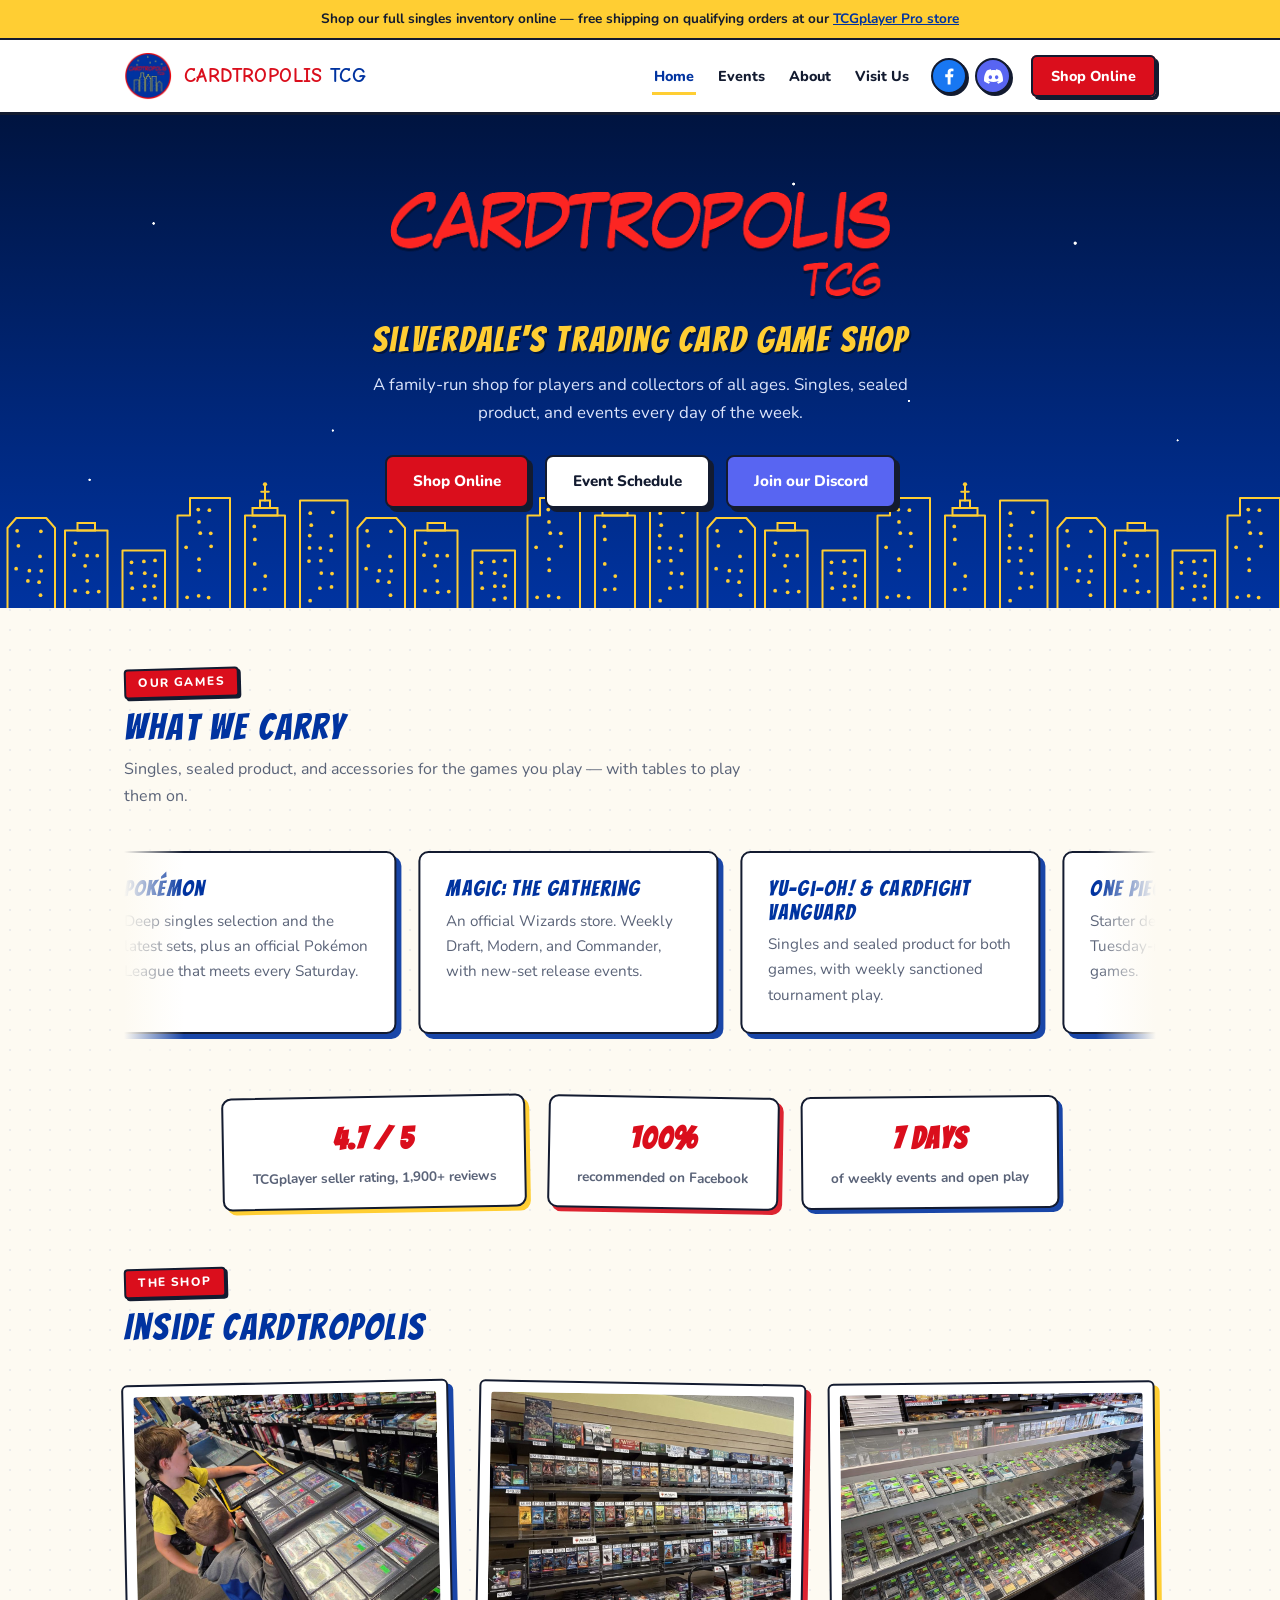
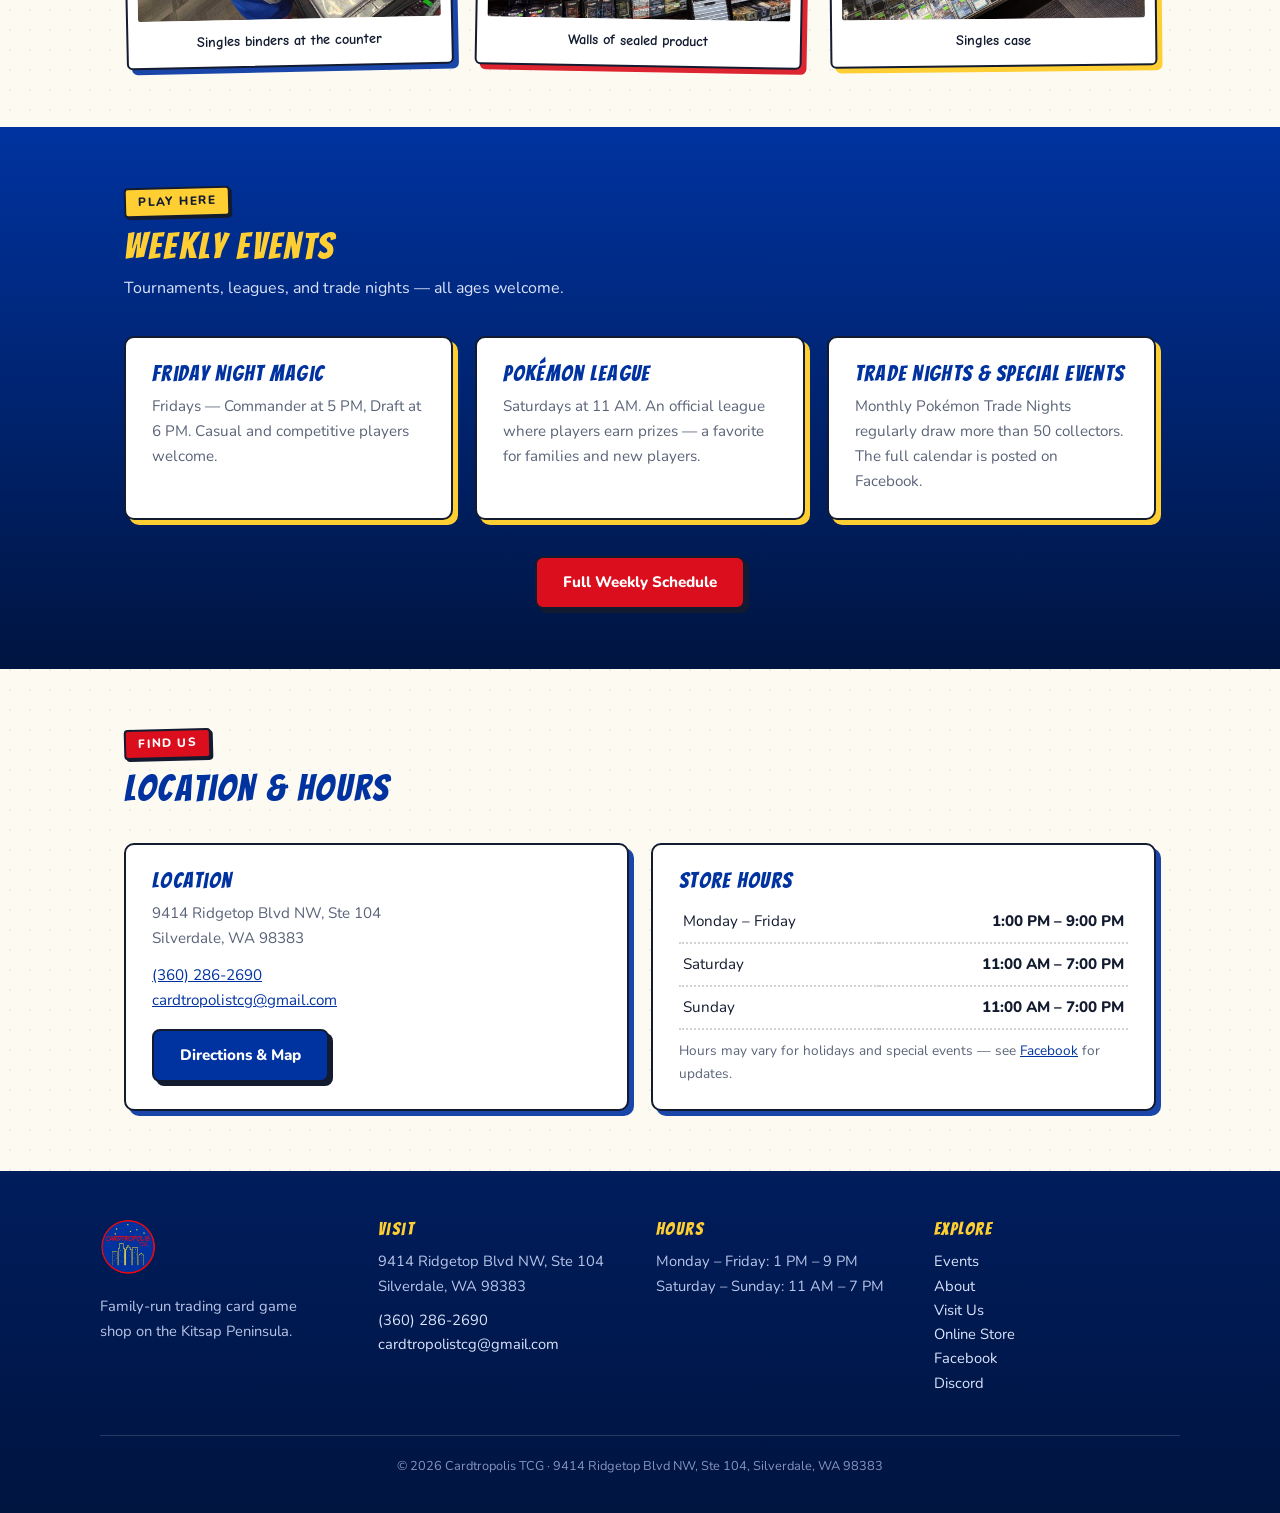
==== commit 8b70994a: "Fix canonical/og:url tags (correct domain, page-specific), drop them from noindex pages, absolute og" ====
--- a/index.html
+++ b/index.html
@@ -7,19 +7,21 @@
   <meta name="description" content="Cardtropolis TCG is a family-run trading card game shop in Silverdale, WA. Pokémon, Magic: The Gathering, Yu-Gi-Oh!, One Piece, Lorcana & more. Weekly events and tournaments.">
   <link rel="icon" type="image/png" href="assets/logo.png">
   <meta name="theme-color" content="#0033a0">
+  <link rel="canonical" href="https://cardtropolistcg.com/">
+  <meta property="og:url" content="https://cardtropolistcg.com/">
   <!-- Social sharing (set og:url and make og:image an absolute URL once the site has a domain) -->
   <meta property="og:type" content="website">
   <meta property="og:site_name" content="Cardtropolis TCG">
   <meta property="og:title" content="Cardtropolis TCG — Trading Card Games in Silverdale, WA">
   <meta property="og:description" content="Family-run trading card game shop in Silverdale, WA. Pokémon, Magic: The Gathering, Yu-Gi-Oh!, One Piece, Lorcana & more. Weekly events and tournaments.">
-  <meta property="og:image" content="assets/logo.png">
+  <meta property="og:image" content="https://cardtropolistcg.com/assets/logo.png">
   <script type="application/ld+json">
   {
     "@context": "https://schema.org",
     "@type": "Store",
     "name": "Cardtropolis TCG",
     "description": "Family-run trading card game shop specializing in Pokémon, Magic: The Gathering, Yu-Gi-Oh!, Cardfight Vanguard, One Piece, Lorcana, and more. Weekly tournaments, Pokémon League, and Friday Night Magic.",
-    "image": "assets/logo.png",
+    "image": "https://cardtropolistcg.com/assets/logo.png",
     "telephone": "+1-360-286-2690",
     "email": "cardtropolistcg@gmail.com",
     "priceRange": "$$",
--- a/styles.css
+++ b/styles.css
@@ -384,4 +384,19 @@
   .day-card, .card, .event-row { padding: 18px 20px; }
 }
 
-@media (max-width:+@media (max-width: 600px) {
+  .logo-img { width: 40px; height: 40px; }
+  .logo-text { font-size: 1.05rem; }
+  .hero .wordmark { max-width: 88vw; }
+  .hero h1 { font-size: 1.35rem; }
+  .page-hero h1 { font-size: 2rem; }
+  .btn-row { flex-direction: column; align-items: center; }
+  .btn-row .btn { width: 100%; max-width: 280px; text-align: center; }
+  .footer-grid { text-align: center; gap: 24px; }
+  .footer-brand .foot-tag { margin: 0 auto; }
+  .foot-logo { margin: 0 auto 12px; display: block; }
+  .gallery figure, .photo-card, .stat { transform: none !important; }
+  .stats { flex-direction: column; align-items: center; }
+  .stat { width: 100%; max-width: 340px; box-sizing: border-box; }
+  .contact-line { flex-direction: column; gap: 2px; }
+}
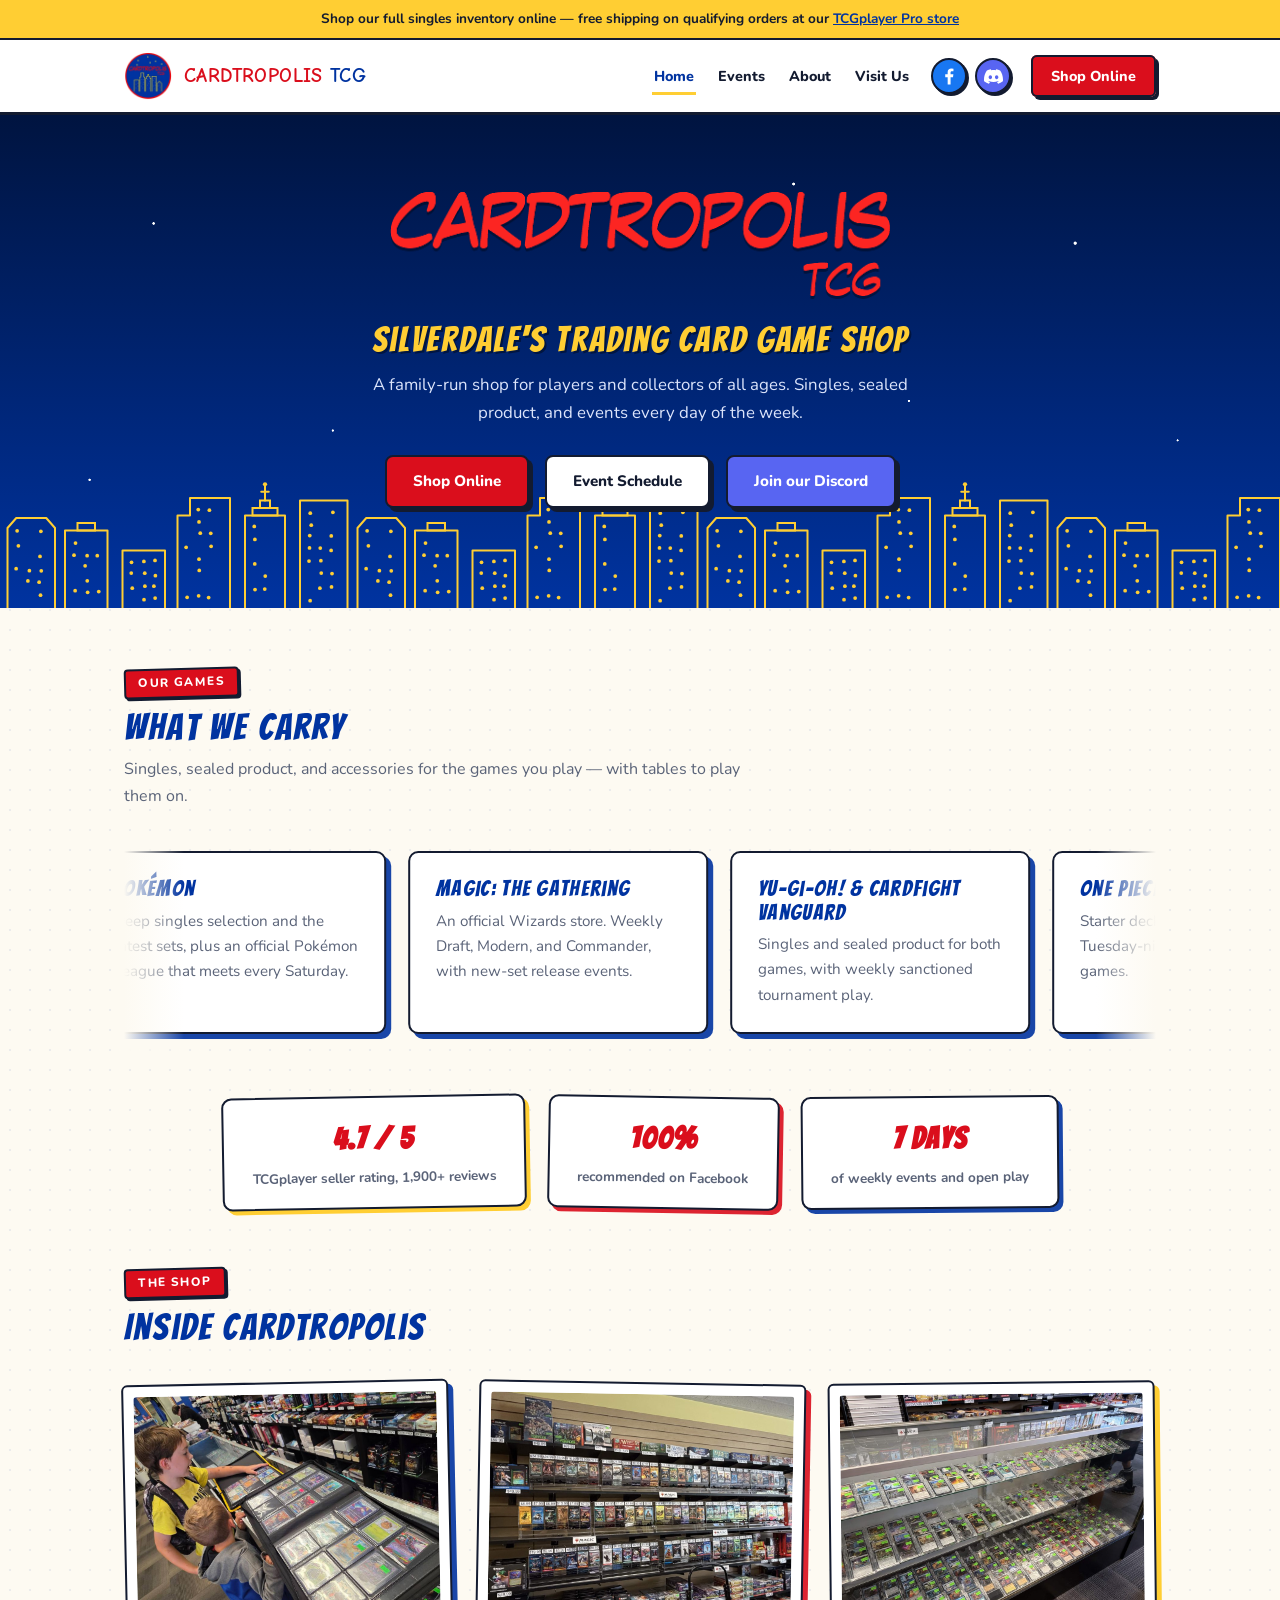
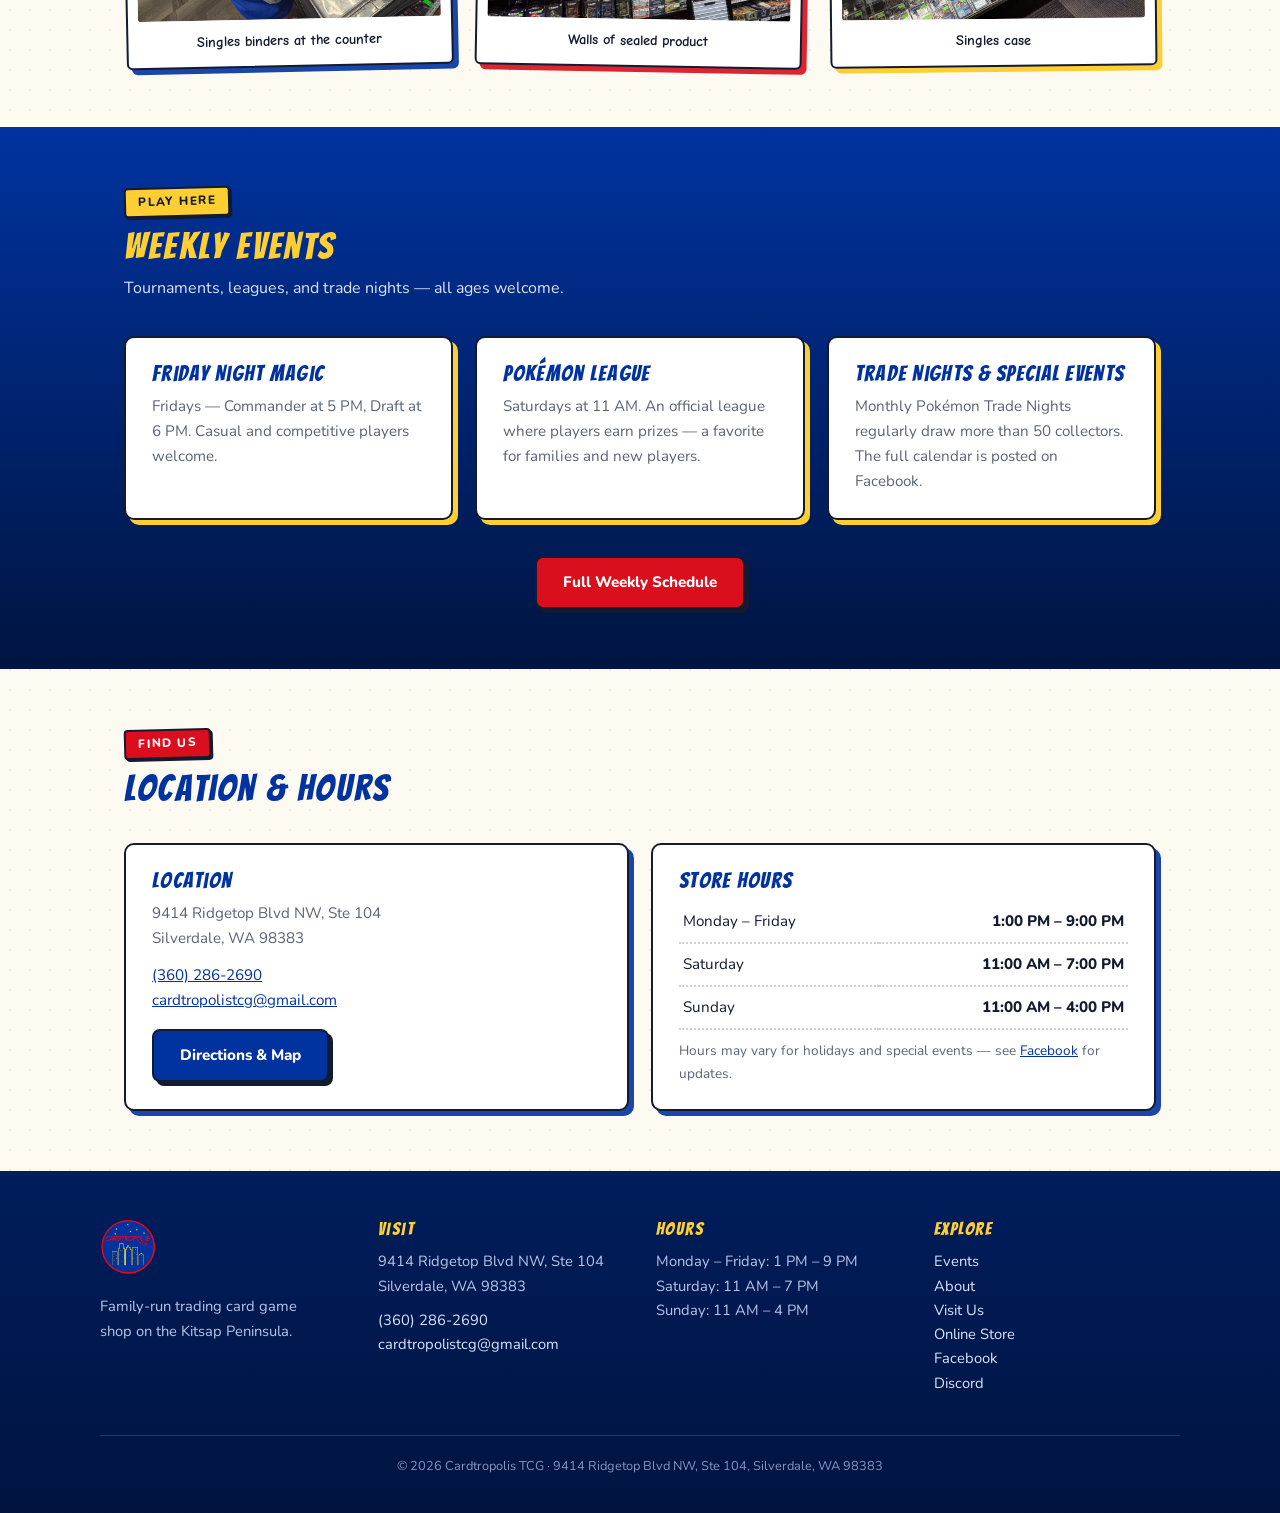
==== commit 94f7716a: "Update Sunday hours to 11 AM - 4 PM (pages, footers, structured data)" ====
--- a/index.html
+++ b/index.html
@@ -35,7 +35,8 @@
     },
     "openingHoursSpecification": [
       { "@type": "OpeningHoursSpecification", "dayOfWeek": ["Monday","Tuesday","Wednesday","Thursday","Friday"], "opens": "13:00", "closes": "21:00" },
-      { "@type": "OpeningHoursSpecification", "dayOfWeek": ["Saturday","Sunday"], "opens": "11:00", "closes": "19:00" }
+      { "@type": "OpeningHoursSpecification", "dayOfWeek": ["Saturday"], "opens": "11:00", "closes": "19:00" },
+      { "@type": "OpeningHoursSpecification", "dayOfWeek": ["Sunday"], "opens": "11:00", "closes": "16:00" }
     ],
     "sameAs": [
       "https://www.facebook.com/cardtropolistcg",
@@ -203,7 +204,7 @@
         <table class="hours-table">
           <tr><td>Monday – Friday</td><td>1:00 PM – 9:00 PM</td></tr>
           <tr><td>Saturday</td><td>11:00 AM – 7:00 PM</td></tr>
-          <tr><td>Sunday</td><td>11:00 AM – 7:00 PM</td></tr>
+          <tr><td>Sunday</td><td>11:00 AM – 4:00 PM</td></tr>
         </table>
         <p style="margin-top:10px; font-size:0.85rem; color:var(--gray);">Hours may vary for holidays and special events — see <a href="https://www.facebook.com/cardtropolistcg" target="_blank" rel="noopener">Facebook</a> for updates.</p>
       </div>
@@ -225,7 +226,7 @@
     </div>
     <div class="footer-col">
       <h4>Hours</h4>
-      <p>Monday – Friday: 1 PM – 9 PM<br>Saturday – Sunday: 11 AM – 7 PM</p>
+      <p>Monday – Friday: 1 PM – 9 PM<br>Saturday: 11 AM – 7 PM<br>Sunday: 11 AM – 4 PM</p>
     </div>
     <div class="footer-col">
       <h4>Explore</h4>
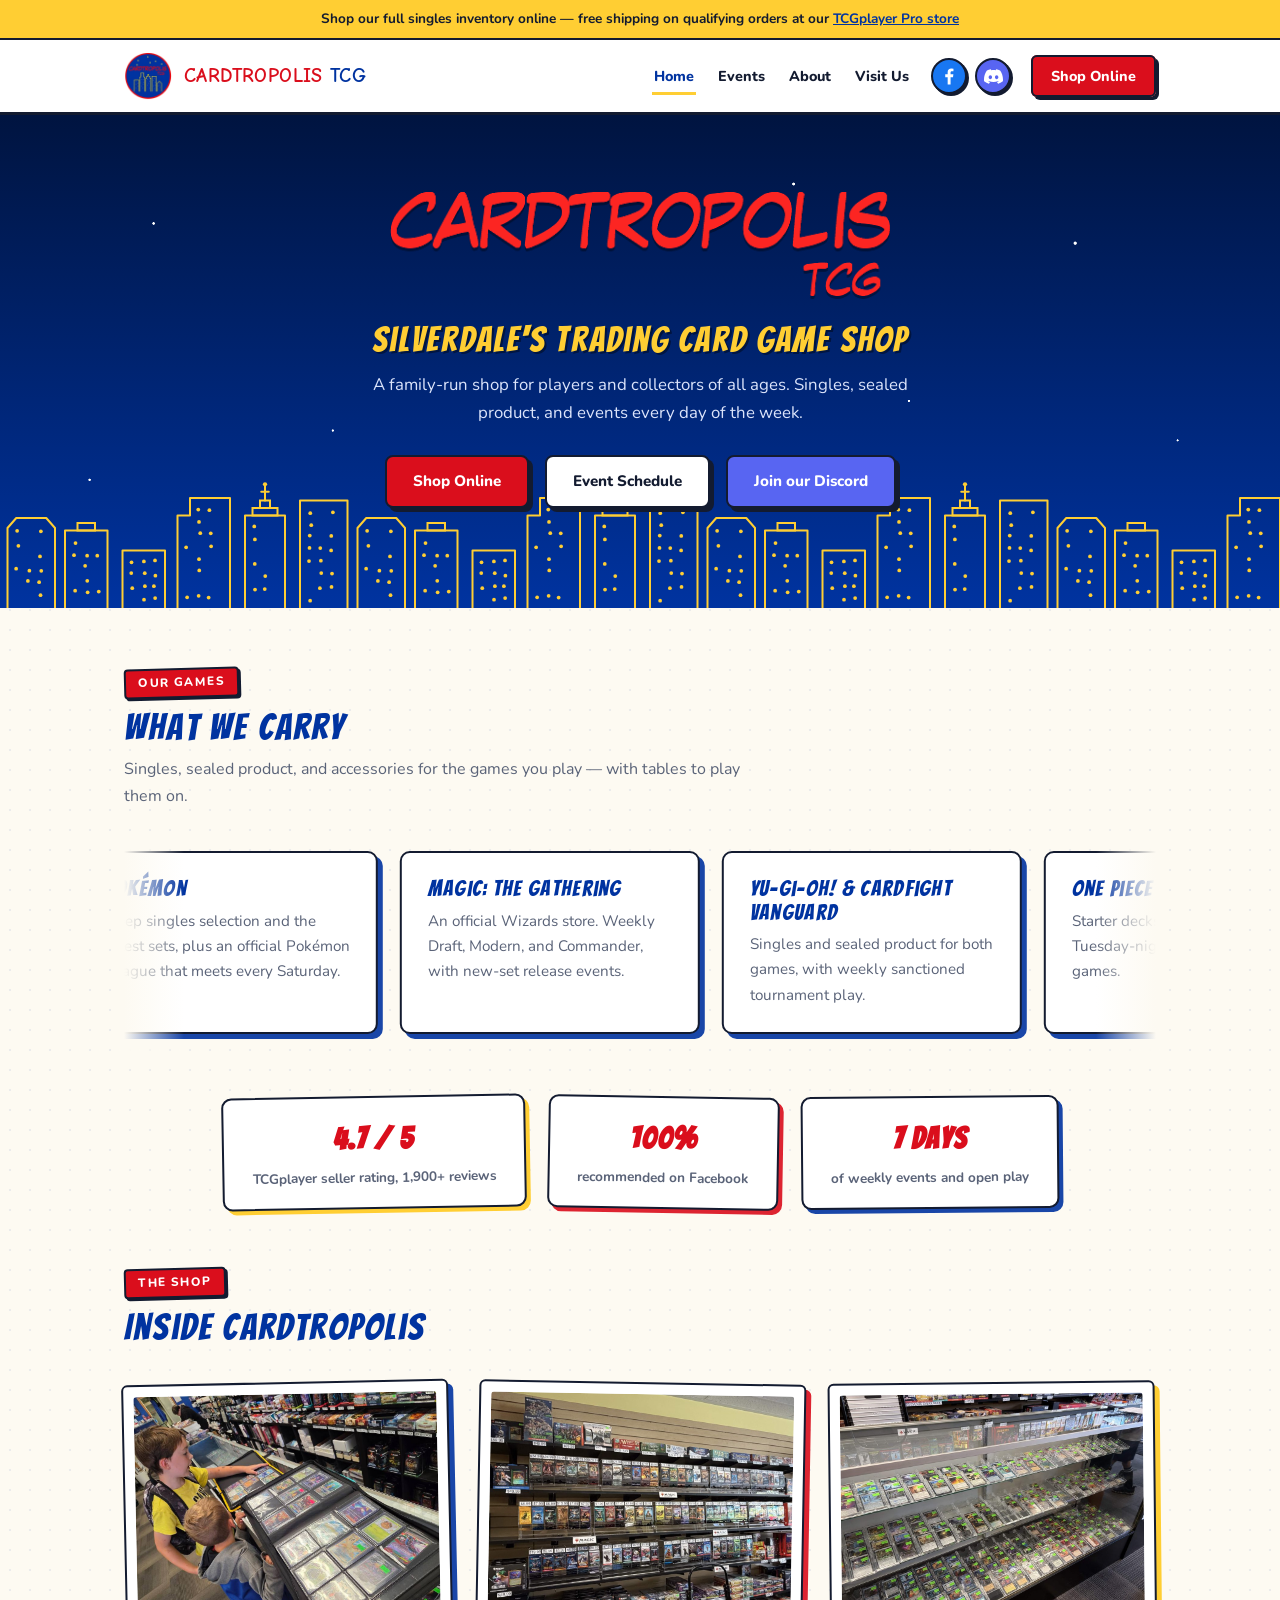
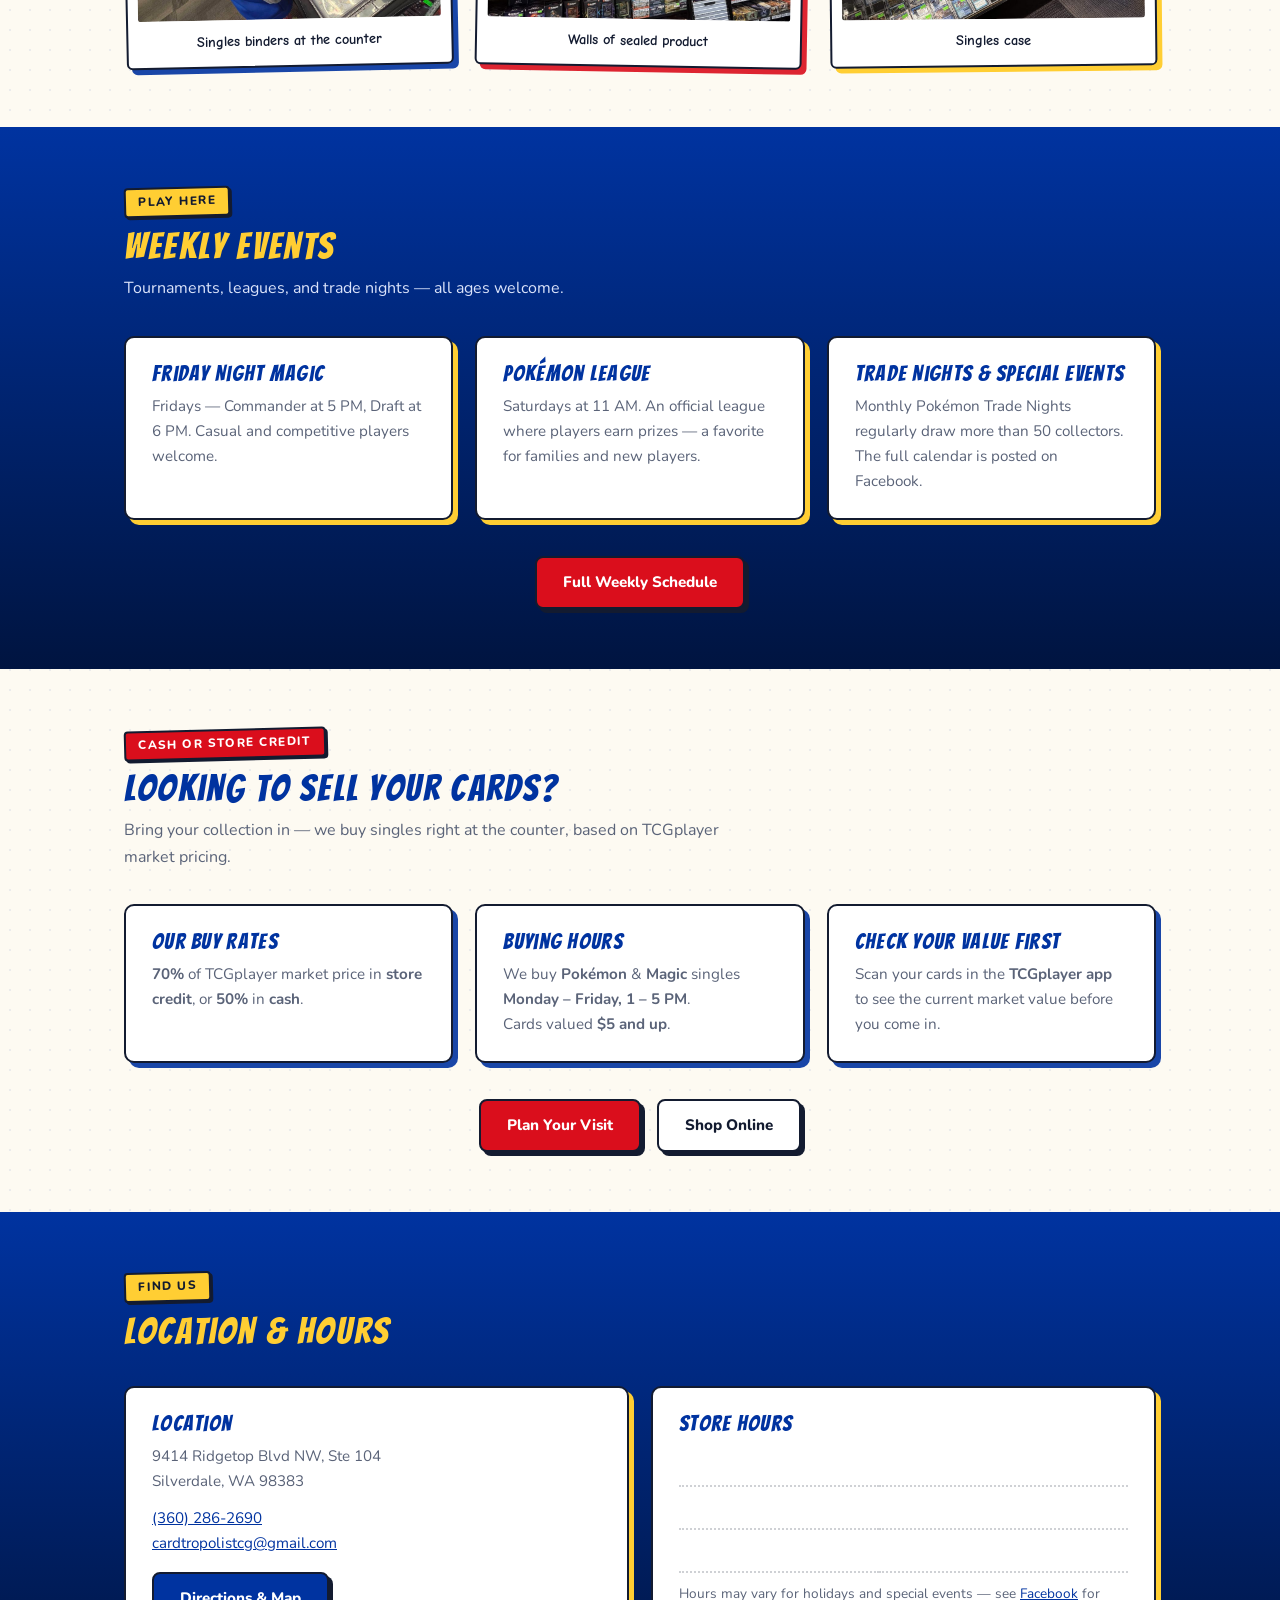
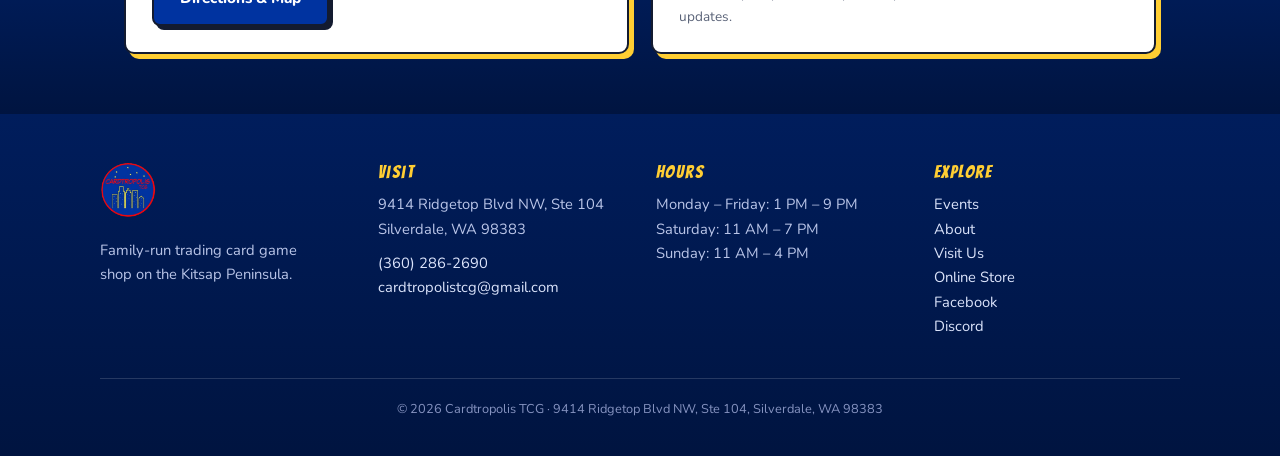
==== commit 59da4197: "Add sell-your-cards section to home page" ====
--- a/index.html
+++ b/index.html
@@ -185,7 +185,35 @@
   </div>
 </section>
 
-<section>
+<section id="sell">
+  <div class="container">
+    <div class="section-head">
+      <span class="overline">Cash or Store Credit</span>
+      <h2>Looking to Sell Your Cards?</h2>
+      <p>Bring your collection in — we buy singles right at the counter, based on TCGplayer market pricing.</p>
+    </div>
+    <div class="grid grid-3">
+      <div class="card">
+        <h3>Our Buy Rates</h3>
+        <p><strong>70%</strong> of TCGplayer market price in <strong>store credit</strong>, or <strong>50%</strong> in <strong>cash</strong>.</p>
+      </div>
+      <div class="card">
+        <h3>Buying Hours</h3>
+        <p>We buy <strong>Pokémon</strong> &amp; <strong>Magic</strong> singles<br><strong>Monday – Friday, 1 – 5 PM</strong>.<br>Cards valued <strong>$5 and up</strong>.</p>
+      </div>
+      <div class="card">
+        <h3>Check Your Value First</h3>
+        <p>Scan your cards in the <strong>TCGplayer app</strong> to see the current market value before you come in.</p>
+      </div>
+    </div>
+    <div class="btn-row" style="margin-top:36px;">
+      <a class="btn btn-primary" href="contact.html">Plan Your Visit</a>
+      <a class="btn btn-secondary" href="https://cardtropolistcg.tcgplayerpro.com/" target="_blank" rel="noopener">Shop Online</a>
+    </div>
+  </div>
+</section>
+
+<section class="strip">
   <div class="container">
     <div class="section-head">
       <span class="overline">Find Us</span>
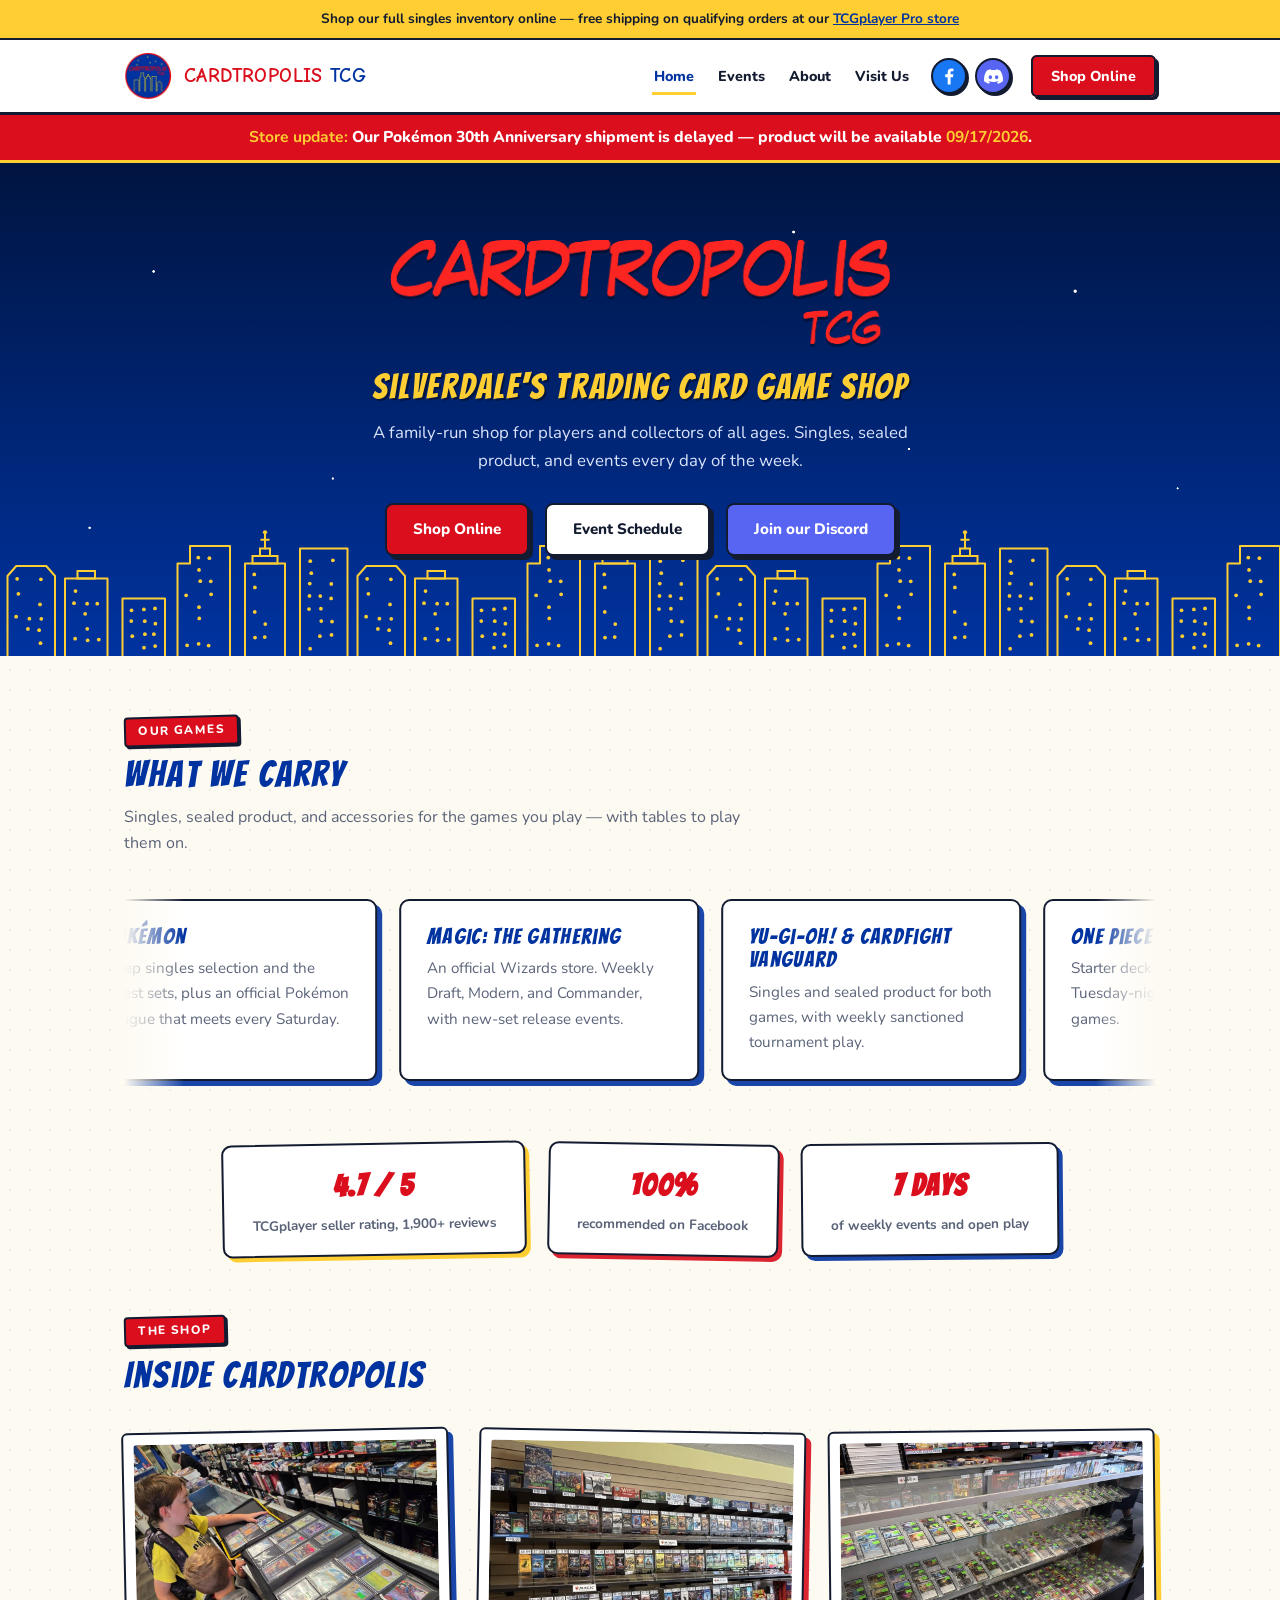
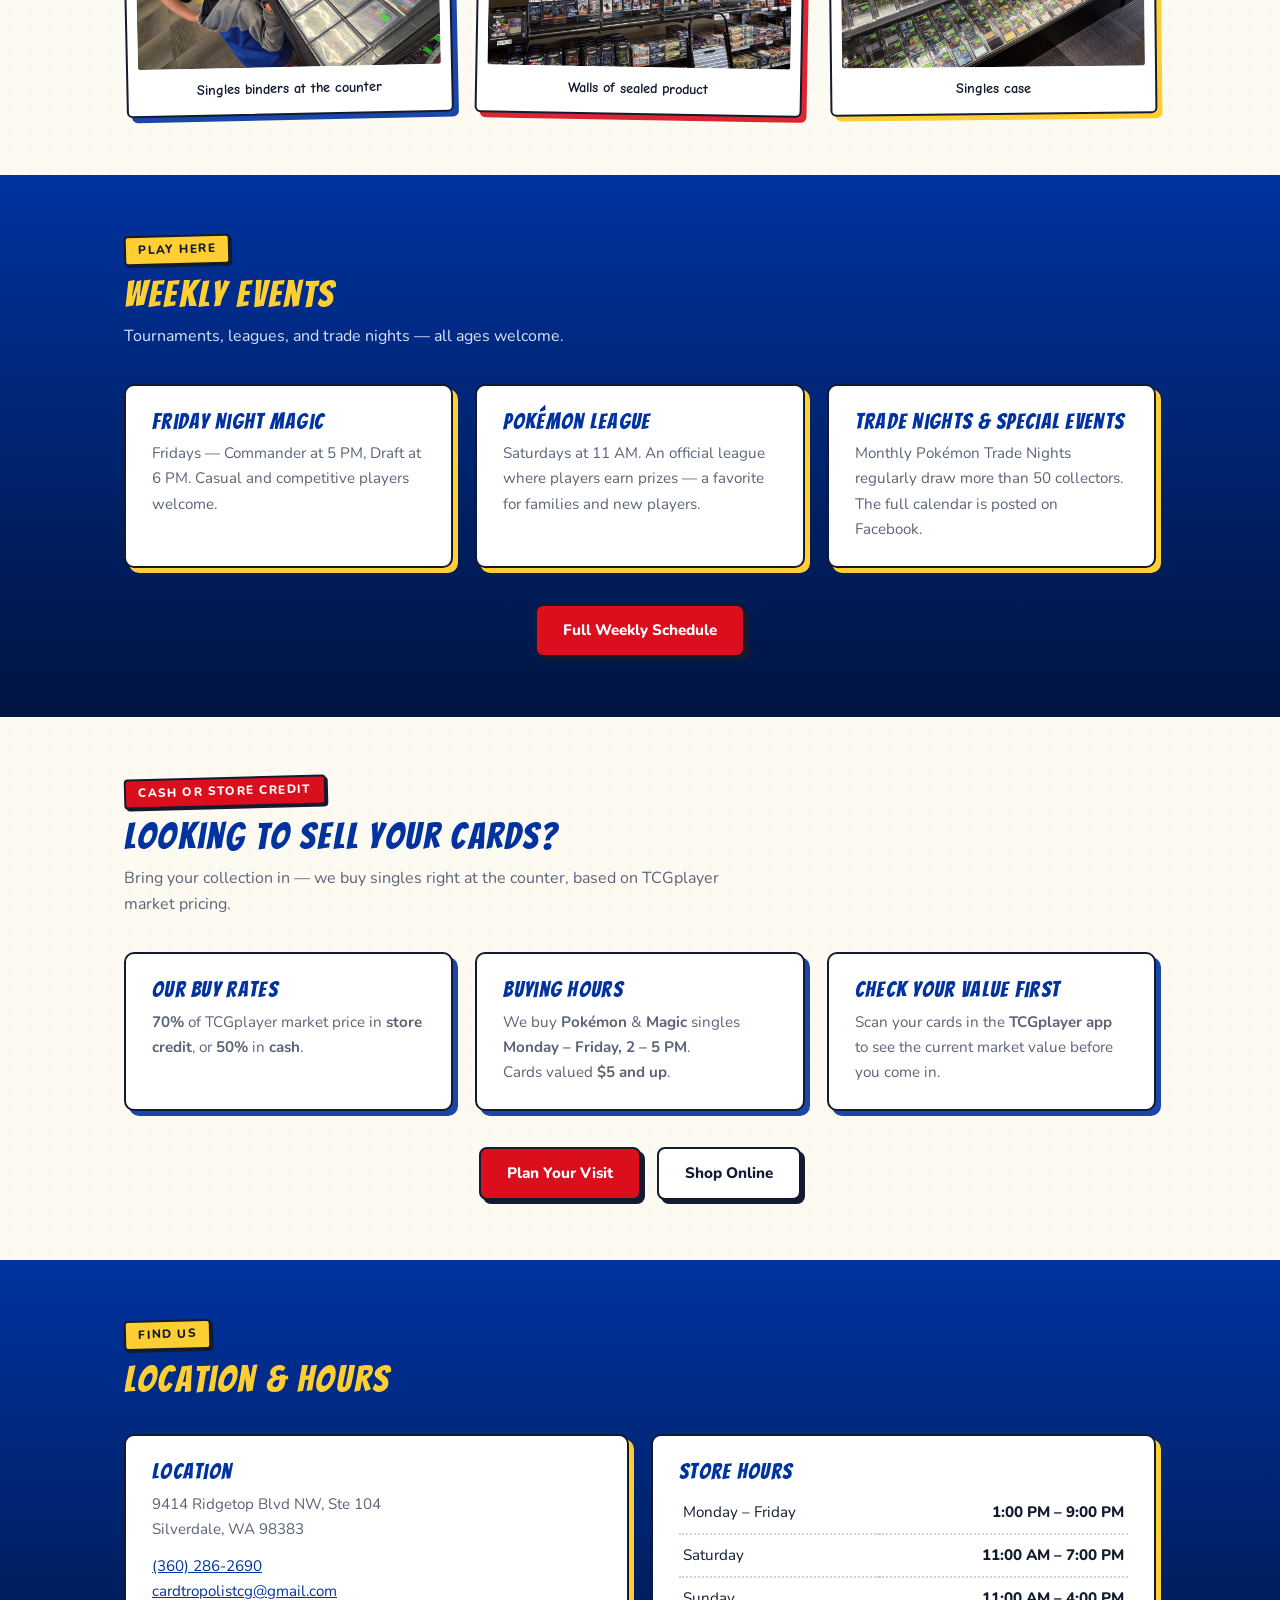
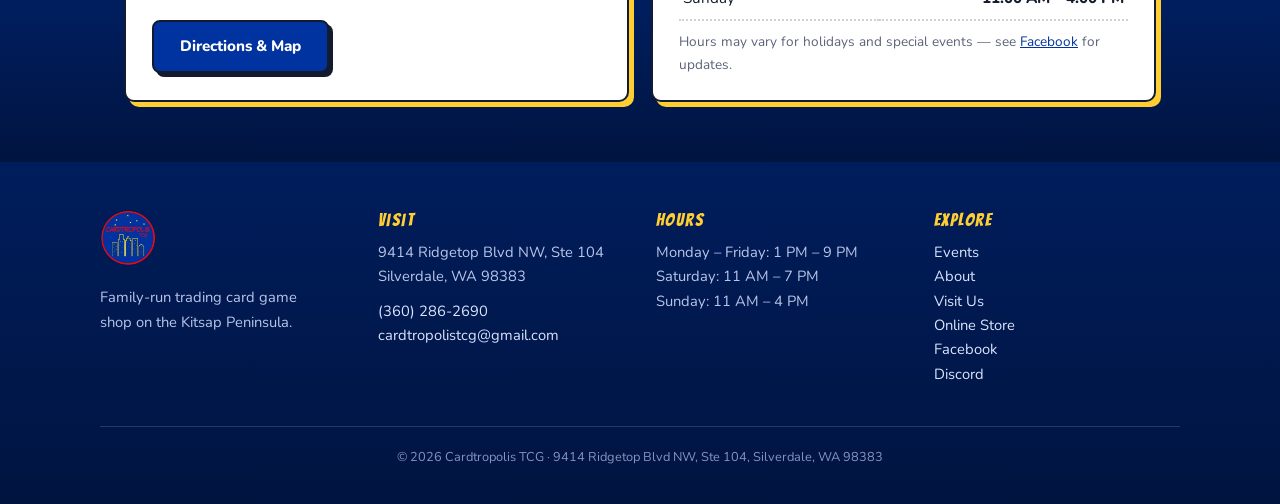
==== commit 95ba4796: "Add Pokemon 30th shipment alert banner" ====
--- a/index.html
+++ b/index.html
@@ -55,6 +55,8 @@
 <div id="site-header"></div>
 <script src="header.js"></script>
 
+<div class="alert-banner" role="status"><strong>Store update:</strong> Our Pokémon 30th Anniversary shipment is delayed — product will be available <strong>09/17/2026</strong>.</div>
+
 <div class="hero hero-home" id="main">
   <div><img class="wordmark" src="assets/wordmark.png" alt="Cardtropolis TCG" width="515" height="108" fetchpriority="high"></div>
   <h1>Silverdale's Trading Card Game Shop</h1>
@@ -199,7 +201,7 @@
       </div>
       <div class="card">
         <h3>Buying Hours</h3>
-        <p>We buy <strong>Pokémon</strong> &amp; <strong>Magic</strong> singles<br><strong>Monday – Friday, 1 – 5 PM</strong>.<br>Cards valued <strong>$5 and up</strong>.</p>
+        <p>We buy <strong>Pokémon</strong> &amp; <strong>Magic</strong> singles<br><strong>Monday – Friday, 2 – 5 PM</strong>.<br>Cards valued <strong>$5 and up</strong>.</p>
       </div>
       <div class="card">
         <h3>Check Your Value First</h3>
--- a/styles.css
+++ b/styles.css
@@ -268,8 +268,13 @@
 
 /* Hours table */
 .hours-table { width: 100%; border-collapse: collapse; margin-top: 6px; }
-.hours-table td { padding: 8px 4px; border-bottom: 2px dotted rgba(19,27,48,0.2); font-size: 0.95rem; }
+.hours-table td { padding: 8px 4px; border-bottom: 2px dotted rgba(19,27,48,0.2); font-size: 0.95rem; color: var(--ink); }
 .hours-table td:last-child { text-align: right; font-weight: 800; font-variant-numeric: tabular-nums; }
+
+/* Alert banner (temporary store notices) */
+.alert-banner { background: var(--red); color: var(--white); text-align: center; font-weight: 800;
+  padding: 11px 18px; font-size: 0.98rem; line-height: 1.45; border-bottom: 3px solid var(--yellow); }
+.alert-banner strong { color: var(--yellow); }
 
 /* Weekly schedule */
 .schedule-grid { display: grid; gap: 22px; grid-template-columns: repeat(auto-fit, minmax(240px, 1fr)); margin-bottom: 10px; }
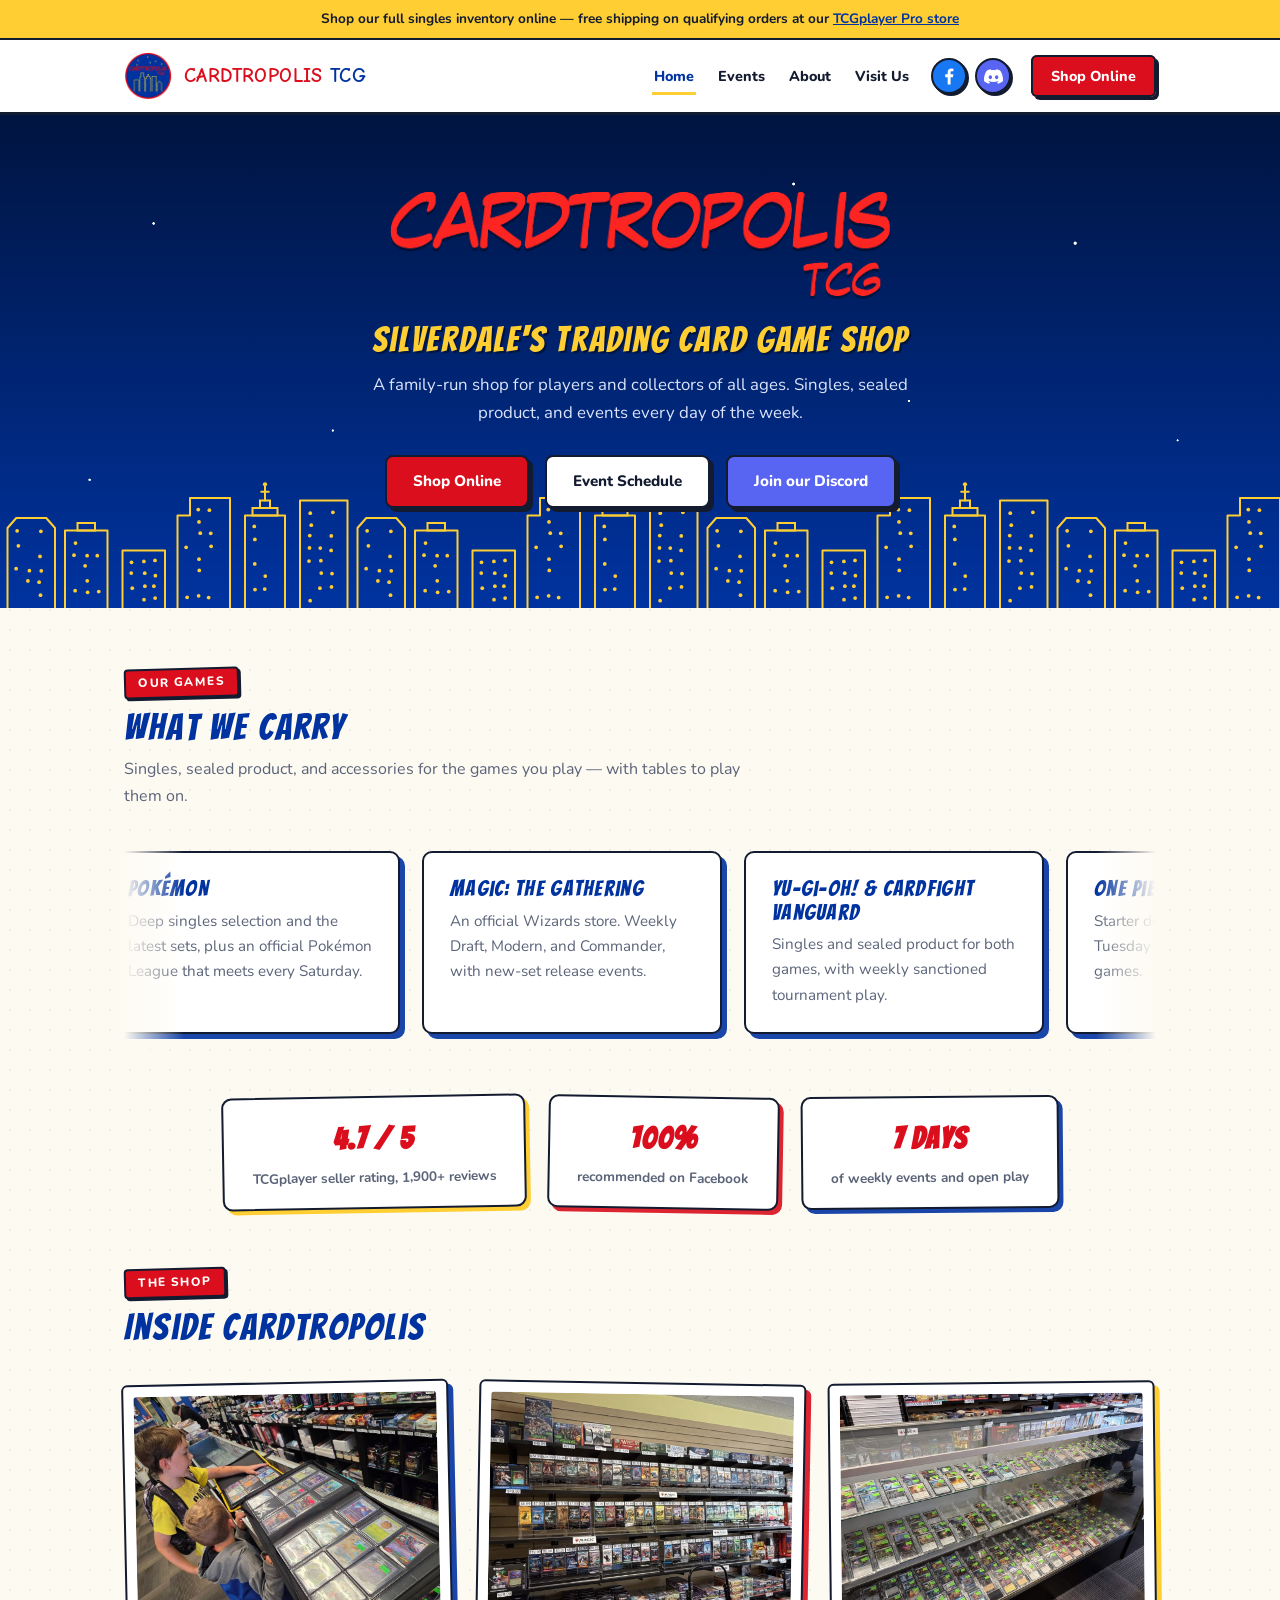
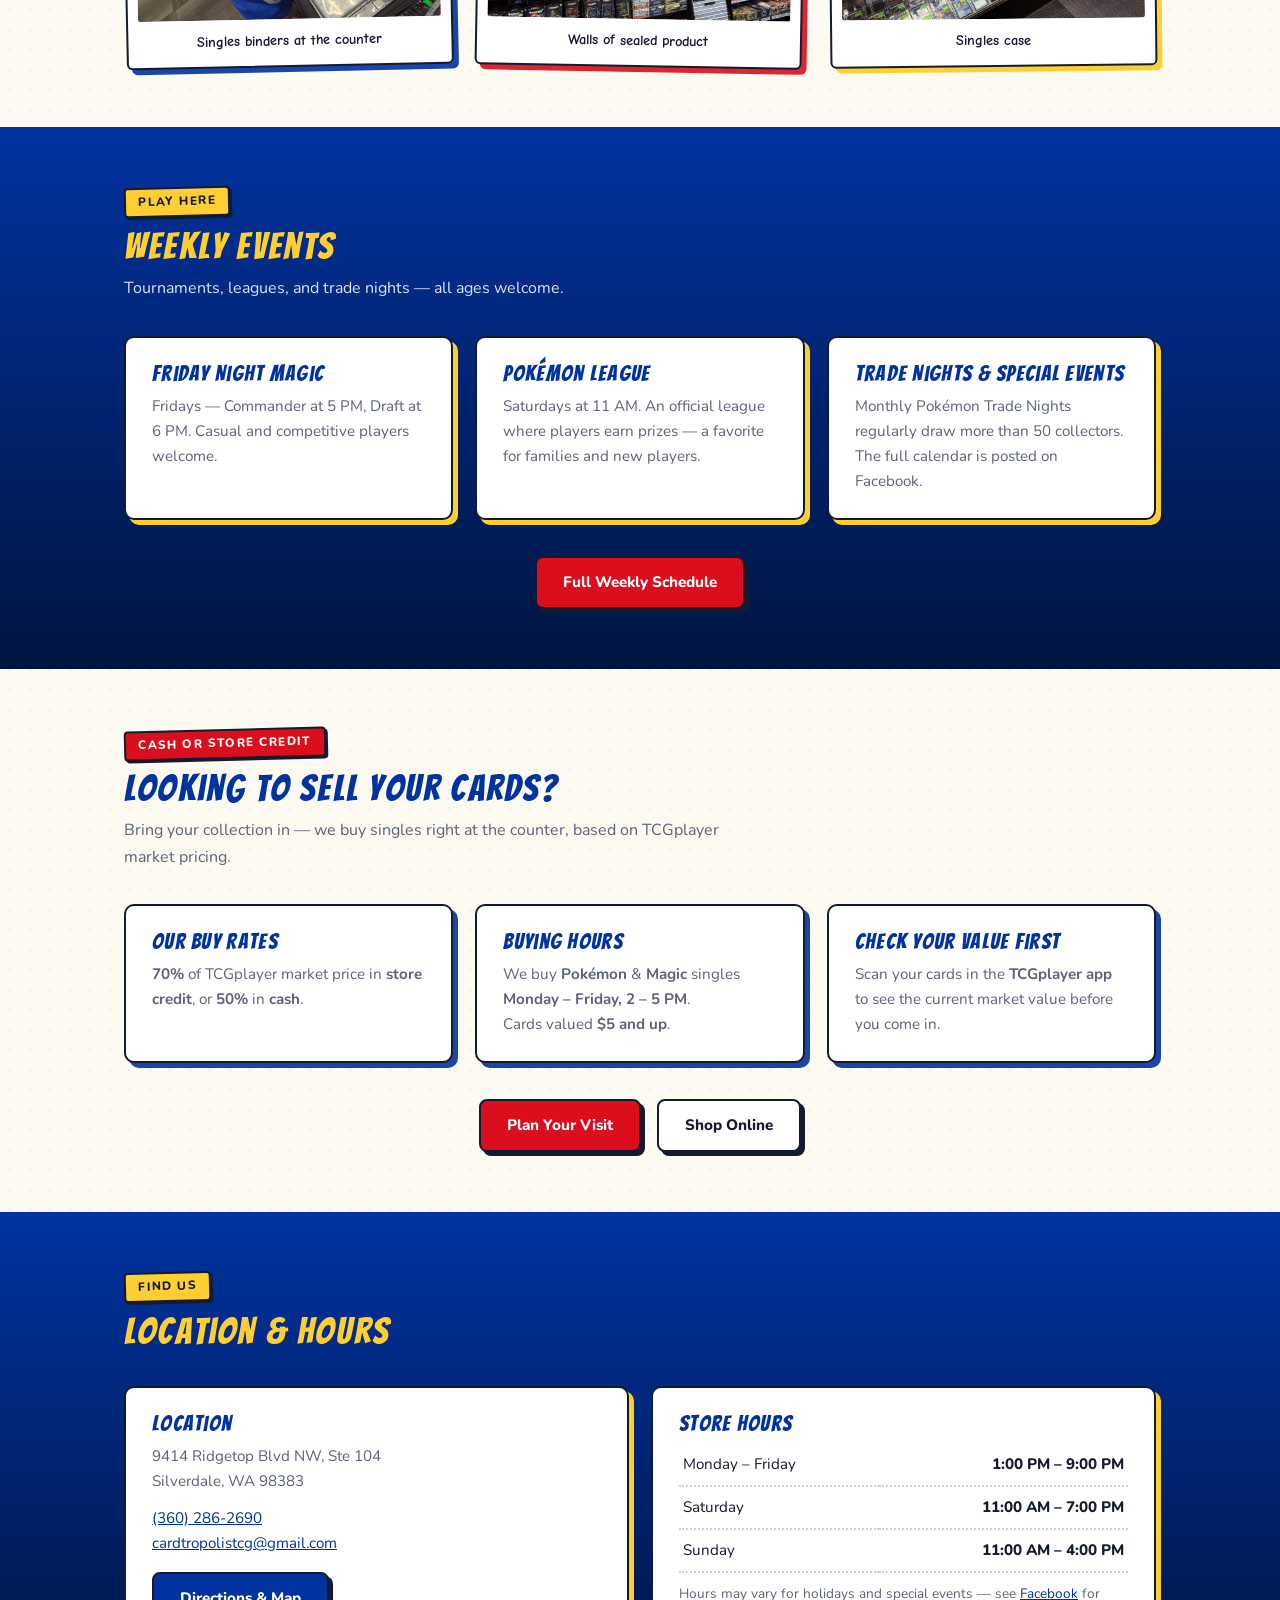
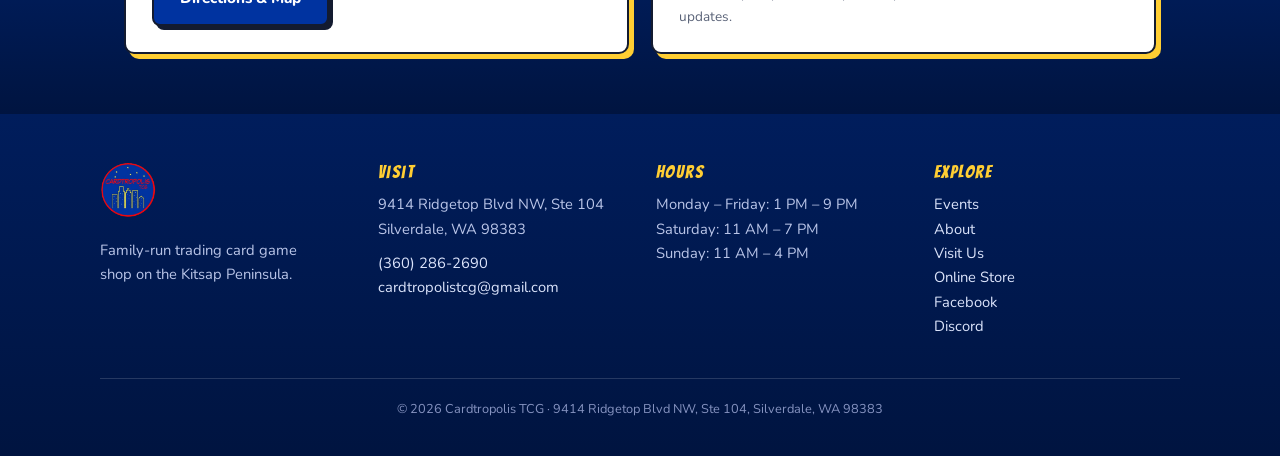
==== commit 5d75f3cd: "Remove Pokemon 30th shipment alert banner" ====
--- a/index.html
+++ b/index.html
@@ -55,8 +55,6 @@
 <div id="site-header"></div>
 <script src="header.js"></script>
 
-<div class="alert-banner" role="status"><strong>Store update:</strong> Our Pokémon 30th Anniversary shipment is delayed — product will be available <strong>09/17/2026</strong>.</div>
-
 <div class="hero hero-home" id="main">
   <div><img class="wordmark" src="assets/wordmark.png" alt="Cardtropolis TCG" width="515" height="108" fetchpriority="high"></div>
   <h1>Silverdale's Trading Card Game Shop</h1>
